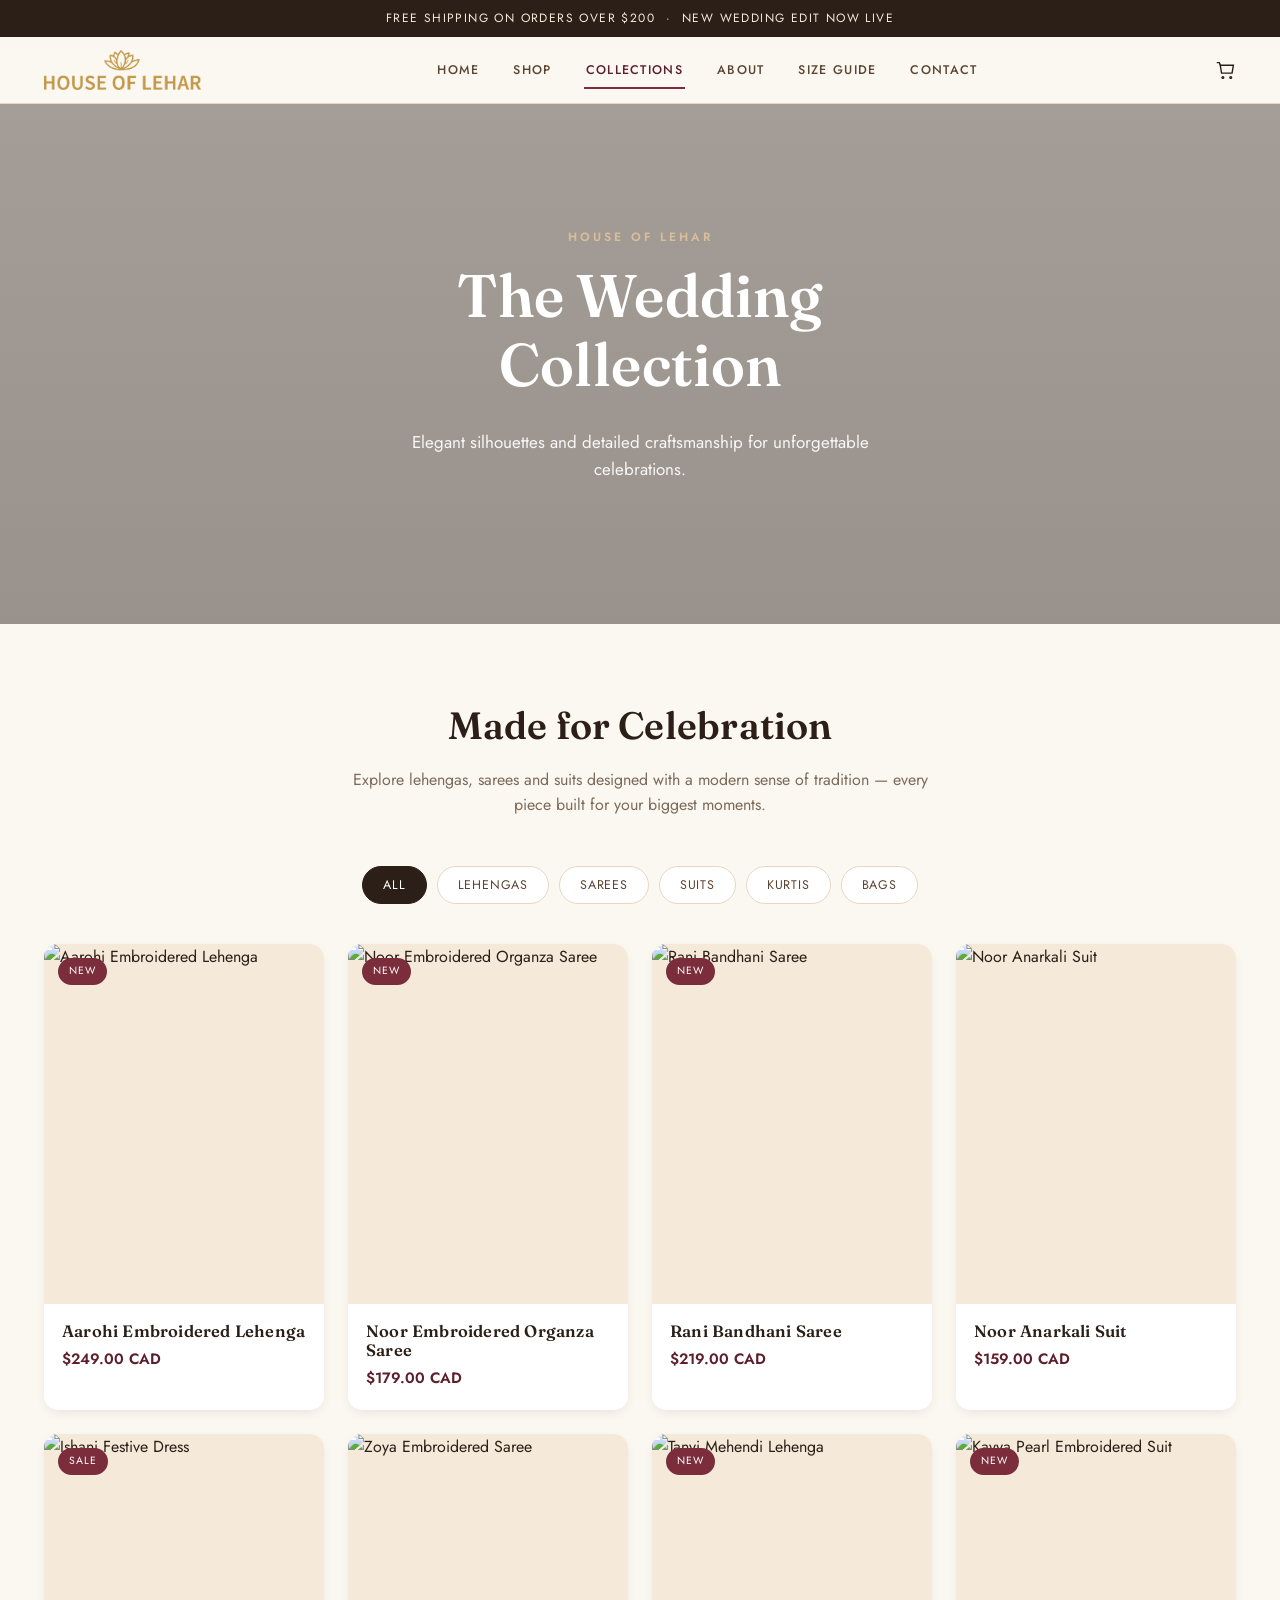
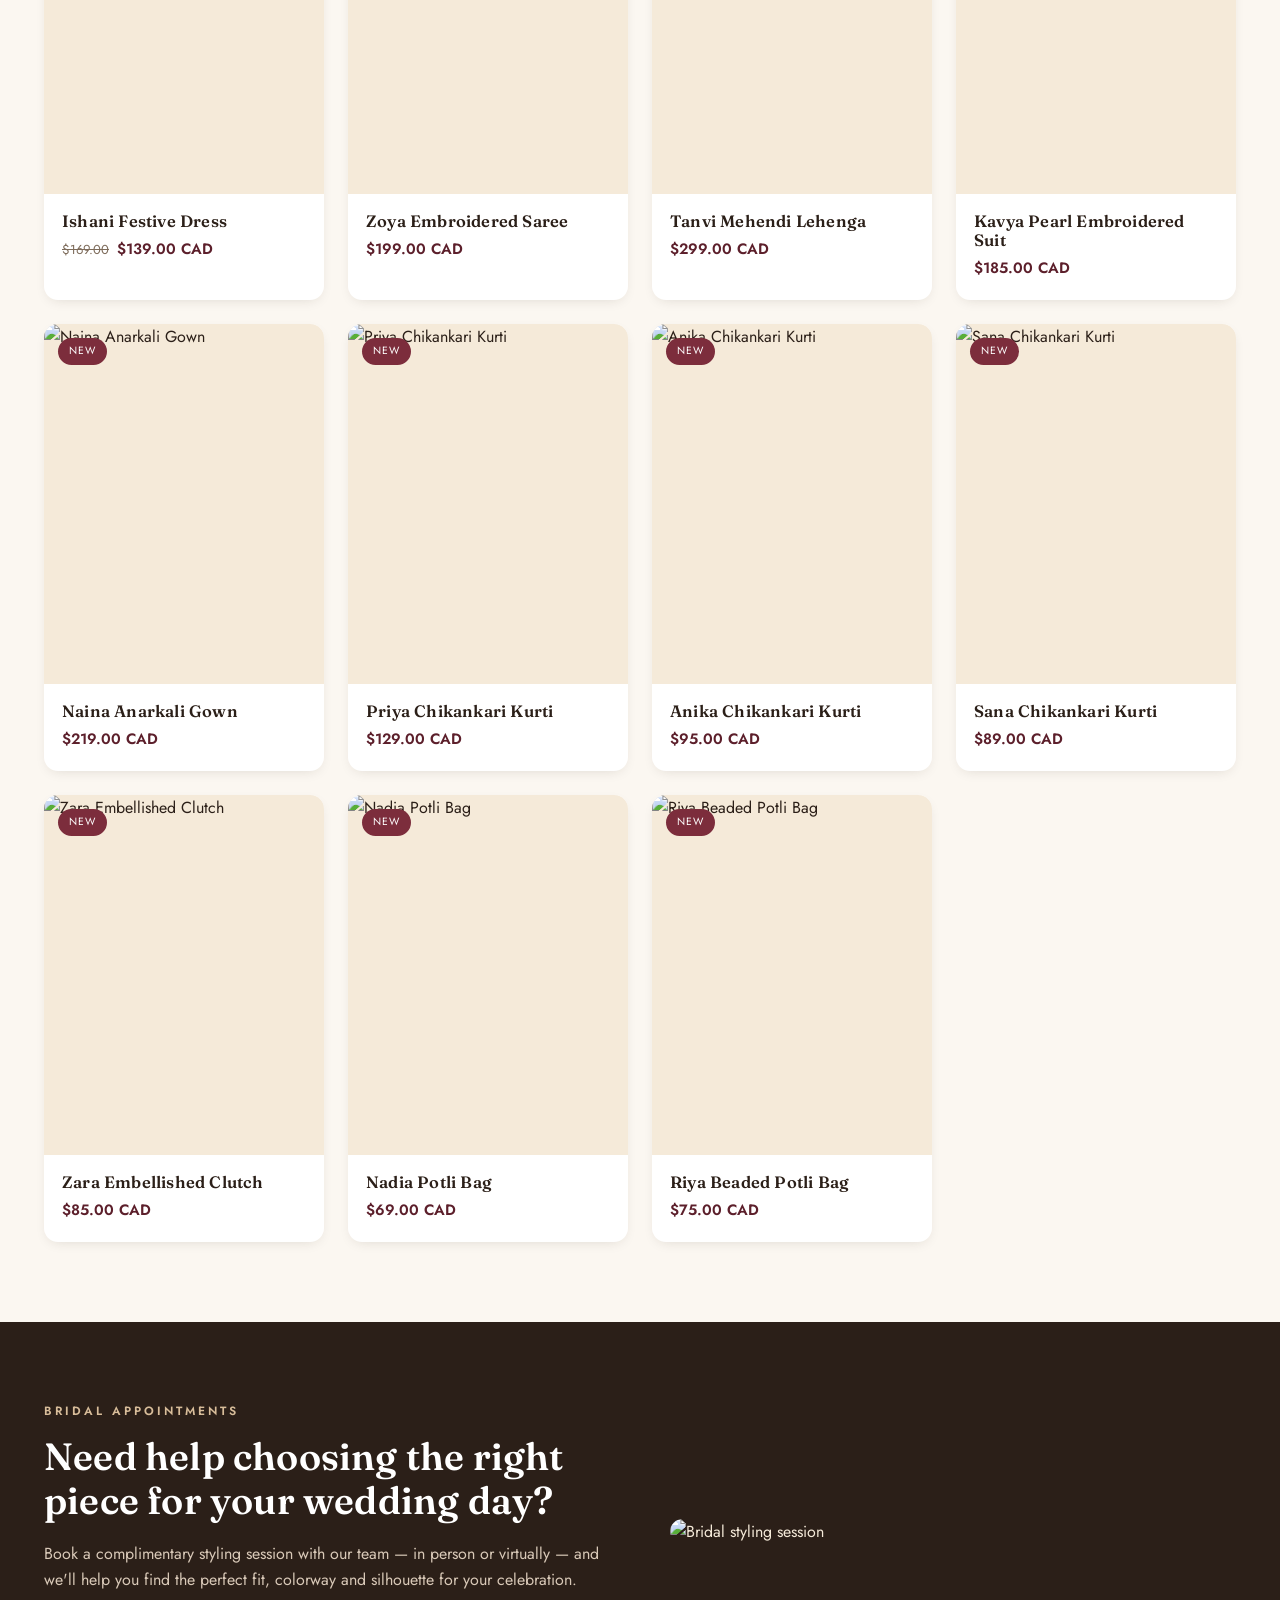
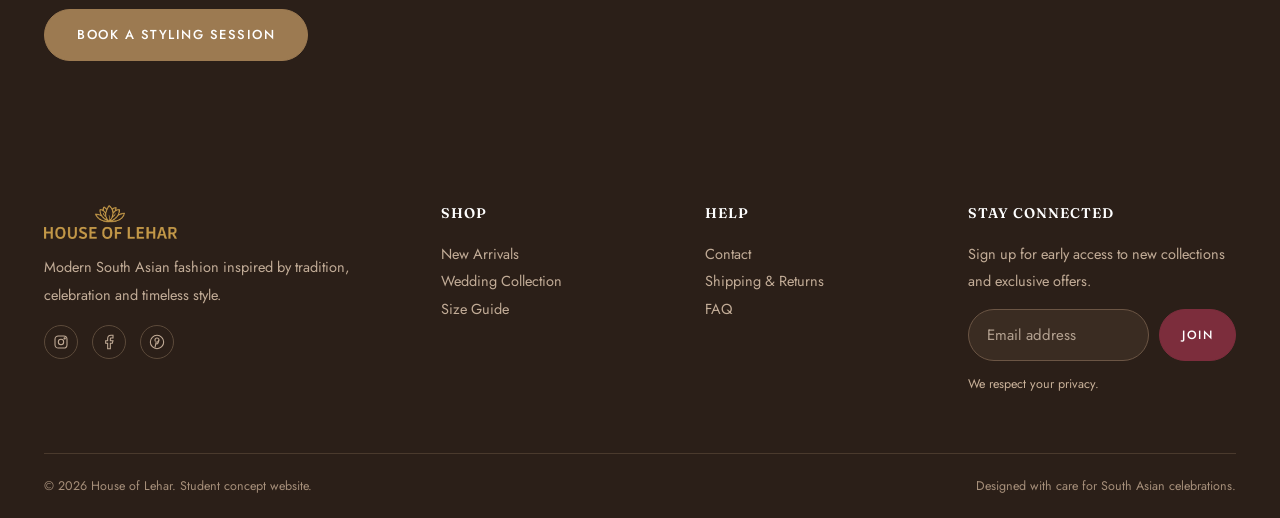
==== collection.html @ c974a015 "Add files via upload" ====
<!doctype html>
<html lang="en">
<head>
<meta charset="utf-8">
<meta name="viewport" content="width=device-width,initial-scale=1">
<title>Wedding Collection | House of Lehar</title>
<meta name="description" content="The House of Lehar Wedding Collection — elegant lehengas, sarees and suits for unforgettable celebrations.">
<link rel="preconnect" href="https://fonts.googleapis.com">
<link rel="preconnect" href="https://fonts.gstatic.com" crossorigin>
<link href="https://fonts.googleapis.com/css2?family=Fraunces:opsz,wght@9..144,400;9..144,500;9..144,600;9..144,700&family=Jost:wght@300;400;500;600&display=swap" rel="stylesheet">
<link rel="stylesheet" href="styles.css">
</head>
<body>

<div class="topbar">FREE SHIPPING ON ORDERS OVER $200 &nbsp;·&nbsp; NEW WEDDING EDIT NOW LIVE</div>
<header>
  <div class="container nav">
    <a class="logo" href="index.html"><img src="logo.png" alt="House of Lehar"></a>
    <nav class="nav-links">
      <a href="index.html">Home</a>
      <a href="shop.html">Shop</a>
      <a href="collection.html">Collections</a>
      <a href="about.html">About</a>
      <a href="size-guide.html">Size Guide</a>
      <a href="contact.html">Contact</a>
    </nav>
    <div class="nav-actions">
      <a class="icon-link" href="cart.html" aria-label="Cart">
        <svg viewBox="0 0 24 24"><path d="M6 6h15l-1.5 9h-12z"/><path d="M6 6L5 3H2"/><circle cx="9" cy="20" r="1"/><circle cx="18" cy="20" r="1"/></svg>
        <span class="cart-count">0</span>
      </a>
      <button class="menu-toggle" type="button" aria-label="Toggle menu" aria-expanded="false"><span></span><span></span><span></span></button>
    </div>
  </div>
</header>

<section class="hero" style="min-height:520px;background-image:linear-gradient(rgba(35,23,16,.4),rgba(35,23,16,.45)),url('images/collection-hero.jpg')">
  <div class="hero-content">
    <div class="eyebrow">House of Lehar</div>
    <h1>The Wedding Collection</h1>
    <p>Elegant silhouettes and detailed craftsmanship for unforgettable celebrations.</p>
  </div>
</section>

<section class="section">
  <div class="container">
    <div class="section-title">
      <h2>Made for Celebration</h2>
      <p>Explore lehengas, sarees and suits designed with a modern sense of tradition — every piece built for your biggest moments.</p>
    </div>
    <div class="filter-bar">
      <button class="chip active" type="button" data-filter="all">All</button>
      <button class="chip" type="button" data-filter="lehenga">Lehengas</button>
      <button class="chip" type="button" data-filter="saree">Sarees</button>
      <button class="chip" type="button" data-filter="suit">Suits</button>
      <button class="chip" type="button" data-filter="kurti">Kurtis</button>
      <button class="chip" type="button" data-filter="bag">Bags</button>
    </div>
    <div class="grid-4" data-catalog="all" data-product-grid></div>
  </div>
</section>

<section class="section bg-brown reveal">
  <div class="container split">
    <div>
      <div class="eyebrow" style="color:var(--gold-light)">Bridal Appointments</div>
      <h2>Need help choosing the right piece for your wedding day?</h2>
      <p style="color:#d9c9b8">Book a complimentary styling session with our team — in person or virtually — and we'll help you find the perfect fit, colorway and silhouette for your celebration.</p>
      <a class="btn gold" href="contact.html">Book a Styling Session</a>
    </div>
    <img src="images/collection-styling.jpg" alt="Bridal styling session">
  </div>
</section>

<footer>
  <div class="container">
    <div class="footer-grid">
      <div>
        <div class="logo"><img src="logo.png" alt="House of Lehar"></div>
        <p>Modern South Asian fashion inspired by tradition, celebration and timeless style.</p>
        <div class="footer-social">
          <a href="#" aria-label="Instagram"><svg viewBox="0 0 24 24"><rect x="3" y="3" width="18" height="18" rx="5"/><circle cx="12" cy="12" r="4"/><circle cx="17.5" cy="6.5" r="1"/></svg></a>
          <a href="#" aria-label="Facebook"><svg viewBox="0 0 24 24"><path d="M18 2h-3a5 5 0 0 0-5 5v3H7v4h3v8h4v-8h3l1-4h-4V7a1 1 0 0 1 1-1h3z"/></svg></a>
          <a href="#" aria-label="Pinterest"><svg viewBox="0 0 24 24"><circle cx="12" cy="12" r="10"/><path d="M9 20l2-9M12 12a3 3 0 1 0 0-6 3 3 0 0 0-3 3c0 1 .3 1.7.7 2.2M14 9c1 3-.5 6-3 6"/></svg></a>
        </div>
      </div>
      <div>
        <h3>Shop</h3>
        <p><a href="shop.html">New Arrivals</a><br><a href="collection.html">Wedding Collection</a><br><a href="size-guide.html">Size Guide</a></p>
      </div>
      <div>
        <h3>Help</h3>
        <p><a href="contact.html">Contact</a><br><a href="#">Shipping &amp; Returns</a><br><a href="#">FAQ</a></p>
      </div>
      <div>
        <h3>Stay Connected</h3>
        <p>Sign up for early access to new collections and exclusive offers.</p>
        <form class="newsletter-form" style="margin-top:14px;max-width:100%" data-newsletter-form>
          <input type="email" placeholder="Email address" aria-label="Email address" required style="min-width:0">
          <button class="btn sm" type="submit">Join</button>
        </form>
        <p class="form-note">We respect your privacy.</p>
      </div>
    </div>
    <div class="copyright">
      <span>© <span class="year">2026</span> House of Lehar. Student concept website.</span>
      <span>Designed with care for South Asian celebrations.</span>
    </div>
  </div>
</footer>
<button class="back-to-top" type="button" aria-label="Back to top"><svg viewBox="0 0 24 24"><path d="M12 19V5M5 12l7-7 7 7"/></svg></button>
<script src="script.js"></script>

</body>
</html>
---- styles.css ----
/* ==========================================================================
   House of Lehar — stylesheet
   Warm ivory / gold / maroon palette. Mobile-first, progressively enhanced.
   ========================================================================== */

:root{
  --ivory:#fbf7f1;
  --cream:#f5ead9;
  --sand:#e9d5b8;
  --gold:#bf9d7a;
  --gold-light:#d8bd9a;
  --gold-deep:#9c7a51;
  --maroon:#7c2d3c;
  --maroon-dark:#5c1f2b;
  --brown:#5c4433;
  --brown-dark:#2b1f18;
  --text:#2b1f18;
  --text-muted:#7d6b5a;
  --border:#e6d8c3;
  --white:#ffffff;
  --radius-sm:8px;
  --radius:14px;
  --radius-lg:22px;
  --shadow-sm:0 4px 14px -6px rgba(43,31,24,.18);
  --shadow:0 18px 40px -18px rgba(43,31,24,.35);
  --shadow-lg:0 30px 60px -20px rgba(43,31,24,.4);
  --font-display:'Fraunces', 'Georgia', serif;
  --font-body:'Jost', 'Helvetica Neue', Arial, sans-serif;
  --container:1240px;
  --header-h:66px;
}

*,*::before,*::after{box-sizing:border-box;}
html{scroll-behavior:smooth;}
body{
  margin:0;
  font-family:var(--font-body);
  color:var(--text);
  background:var(--ivory);
  -webkit-font-smoothing:antialiased;
  line-height:1.6;
}
img{max-width:100%;display:block;}
a{color:inherit;text-decoration:none;}
ul{list-style:none;margin:0;padding:0;}
h1,h2,h3,h4{
  font-family:var(--font-display);
  font-weight:600;
  line-height:1.15;
  margin:0 0 .5em;
  color:var(--brown-dark);
  letter-spacing:.2px;
}
h1{font-size:clamp(34px,6vw,60px);}
h2{font-size:clamp(26px,4vw,38px);}
h3{font-size:20px;}
p{margin:0 0 1em;}
.muted{color:var(--text-muted);}
button{font-family:inherit;cursor:pointer;}
input,textarea,select{font-family:inherit;font-size:15px;}

.container{
  width:100%;
  max-width:var(--container);
  margin:0 auto;
  padding:0 24px;
}

/* ---------- buttons ---------- */
.btn{
  display:inline-flex;
  align-items:center;
  justify-content:center;
  gap:8px;
  padding:15px 32px;
  background:var(--maroon);
  color:var(--white);
  border:1px solid var(--maroon);
  border-radius:999px;
  font-size:13px;
  font-weight:500;
  letter-spacing:1.5px;
  text-transform:uppercase;
  text-align:center;
  transition:background .25s ease,color .25s ease,border-color .25s ease,transform .2s ease;
  white-space:nowrap;
}
.btn:hover{background:var(--maroon-dark);border-color:var(--maroon-dark);transform:translateY(-1px);}
.btn:active{transform:translateY(0);}
.btn.outline{background:transparent;color:var(--brown-dark);border-color:var(--brown-dark);}
.btn.outline:hover{background:var(--brown-dark);color:var(--white);}
.btn.gold{background:var(--gold-deep);border-color:var(--gold-deep);}
.btn.gold:hover{background:#84643c;border-color:#84643c;}
.btn.sm{padding:11px 22px;font-size:12px;}
.btn.block{width:100%;}
.btn[disabled]{opacity:.5;cursor:not-allowed;transform:none;}

.eyebrow{
  text-transform:uppercase;
  letter-spacing:3px;
  font-size:12px;
  font-weight:600;
  color:var(--gold-deep);
  margin-bottom:14px;
}

/* ---------- topbar / header ---------- */
.topbar{
  background:var(--brown-dark);
  color:var(--cream);
  text-align:center;
  font-size:12px;
  letter-spacing:1.4px;
  padding:9px 16px;
  text-transform:uppercase;
}
header{
  position:sticky;
  top:0;
  z-index:100;
  background:rgba(251,247,241,.92);
  backdrop-filter:saturate(180%) blur(10px);
  border-bottom:1px solid var(--border);
}
.nav{
  display:flex;
  align-items:center;
  justify-content:space-between;
  min-height:var(--header-h);
  gap:20px;
}
.logo{
  font-family:var(--font-display);
  font-size:20px;
  font-weight:600;
  letter-spacing:1px;
  color:var(--brown-dark);
  flex-shrink:0;
  display:flex;
  align-items:center;
}
.logo img{
  display:block;
  height:40px;
  width:auto;
}
.nav-links{
  display:flex;
  align-items:center;
  gap:30px;
  list-style:none;
  margin:0;
  padding:0;
}
.nav-links a{
  font-size:12.5px;
  font-weight:500;
  letter-spacing:1.3px;
  text-transform:uppercase;
  color:var(--brown);
  padding:6px 2px;
  position:relative;
  transition:color .2s ease;
}
.nav-links a::after{
  content:'';
  position:absolute;
  left:0;right:0;bottom:-3px;
  height:2px;
  background:var(--maroon);
  transform:scaleX(0);
  transform-origin:right;
  transition:transform .25s ease;
}
.nav-links a:hover,.nav-links a.active{color:var(--maroon-dark);}
.nav-links a:hover::after,.nav-links a.active::after{transform:scaleX(1);transform-origin:left;}

.nav-actions{display:flex;align-items:center;gap:18px;flex-shrink:0;}
.icon-link{
  position:relative;
  display:inline-flex;
  align-items:center;
  justify-content:center;
  width:22px;height:22px;
  color:var(--brown-dark);
}
.icon-link svg{width:21px;height:21px;stroke:currentColor;fill:none;stroke-width:1.6;}
.cart-count{
  position:absolute;
  top:-9px;right:-11px;
  background:var(--maroon);
  color:#fff;
  font-size:10px;
  font-weight:600;
  min-width:17px;height:17px;
  border-radius:50%;
  display:flex;align-items:center;justify-content:center;
  padding:0 3px;
  line-height:1;
}

.menu-toggle{
  display:none;
  flex-direction:column;
  justify-content:center;
  gap:5px;
  width:30px;height:30px;
  background:none;border:none;
  padding:0;
}
.menu-toggle span{
  display:block;height:2px;width:100%;
  background:var(--brown-dark);
  border-radius:2px;
  transition:transform .25s ease,opacity .25s ease;
}
.menu-toggle.open span:nth-child(1){transform:translateY(7px) rotate(45deg);}
.menu-toggle.open span:nth-child(2){opacity:0;}
.menu-toggle.open span:nth-child(3){transform:translateY(-7px) rotate(-45deg);}

/* ---------- hero (home / collection style full-bleed) ---------- */
.hero{
  position:relative;
  min-height:620px;
  display:flex;
  align-items:center;
  background-size:cover;
  background-position:center;
  color:#fff;
  overflow:hidden;
}
.hero-content{
  position:relative;
  z-index:2;
  max-width:640px;
  margin:0 auto;
  text-align:center;
  padding:0 24px;
}
.hero-content .eyebrow{color:var(--gold-light);}
.hero-content h1{color:#fff;}
.hero-content p{font-size:17px;opacity:.92;max-width:480px;margin-left:auto;margin-right:auto;}
.hero-actions{display:flex;gap:14px;justify-content:center;flex-wrap:wrap;margin-top:26px;}

/* simple page hero (about / contact / size-guide / cart) */
.page-hero{
  background:linear-gradient(180deg,var(--cream) 0%,var(--ivory) 100%);
  padding:76px 0 56px;
  text-align:center;
  border-bottom:1px solid var(--border);
}
.page-hero .eyebrow{justify-content:center;display:flex;}
.page-hero p{max-width:520px;margin:0 auto;color:var(--text-muted);font-size:16px;}

/* ---------- sections ---------- */
.section{padding:80px 0;}
.section.tight{padding:48px 0;}
.section-title{text-align:center;max-width:600px;margin:0 auto 48px;}
.section-title p{color:var(--text-muted);}
.bg-cream{background:var(--cream);}
.bg-brown{background:var(--brown-dark);color:var(--cream);}
.bg-brown h2,.bg-brown h3{color:#fff;}

/* split layout (about page) */
.split{display:grid;grid-template-columns:1fr 1fr;gap:60px;align-items:center;}
.split img{border-radius:var(--radius-lg);box-shadow:var(--shadow);width:100%;height:auto;object-fit:cover;}
.split.reverse{direction:rtl;}
.split.reverse > *{direction:ltr;}

/* ---------- split hero (home) ---------- */
.hero-split{padding:64px 0 56px;background:linear-gradient(135deg,var(--cream),var(--ivory));}
.hero-split .split{gap:56px;}
.hero-split-text .eyebrow{color:var(--gold-deep);}
.hero-split-text h1{font-size:44px;line-height:1.14;margin-bottom:16px;}
.hero-split-text p{color:var(--text-muted);font-size:16px;max-width:420px;margin-bottom:26px;}
.hero-split-actions{display:flex;gap:14px;flex-wrap:wrap;}
.hero-split-media img{width:100%;height:auto;aspect-ratio:7/8.6;object-fit:cover;border-radius:var(--radius-lg);box-shadow:var(--shadow-lg);}

/* ---------- features strip ---------- */
.features-strip-wrap{border-top:1px solid var(--border);border-bottom:1px solid var(--border);background:var(--ivory);}
.features-strip{display:grid;grid-template-columns:repeat(4,1fr);gap:24px;padding:28px 0;}
.feature-item{display:flex;align-items:center;gap:14px;}
.feature-item .icon{width:42px;height:42px;border-radius:50%;background:var(--cream);display:flex;align-items:center;justify-content:center;flex-shrink:0;}
.feature-item svg{width:19px;height:19px;stroke:var(--gold-deep);fill:none;stroke-width:1.6;}
.feature-item h4{font-size:13.5px;margin:0 0 2px;font-weight:600;letter-spacing:.2px;}
.feature-item p{font-size:12px;color:var(--text-muted);margin:0;}

/* ---------- category circles + promo ---------- */
.category-promo-layout{display:grid;grid-template-columns:2fr 1fr;gap:36px;align-items:stretch;}
.category-circle-row{display:grid;grid-template-columns:repeat(3,1fr);gap:22px 16px;align-content:start;}
.category-circle{display:flex;flex-direction:column;align-items:center;gap:10px;text-align:center;}
.category-circle .circle-img{
  width:100%;aspect-ratio:1/1;border-radius:50%;overflow:hidden;
  border:3px solid var(--white);box-shadow:var(--shadow-sm);
  display:flex;align-items:center;justify-content:center;
}
.category-circle .circle-img img{width:100%;height:100%;object-fit:cover;transition:transform .4s ease;}
.category-circle:hover .circle-img img{transform:scale(1.08);}
.category-circle .circle-img.solid{background:var(--cc,var(--sand));}
.category-circle .circle-fallback{font-family:var(--font-display);font-size:12px;color:var(--brown-dark);opacity:.65;padding:0 8px;text-align:center;}
.category-circle .circle-icon{width:46%;height:auto;fill:none;stroke:var(--brown-dark);stroke-width:2.4;stroke-linecap:round;stroke-linejoin:round;opacity:.72;}
.category-circle span:last-child{font-size:11.5px;letter-spacing:1px;text-transform:uppercase;color:var(--text);font-weight:500;}

.promo-card{position:relative;border-radius:var(--radius-lg);overflow:hidden;min-height:280px;display:flex;align-items:flex-end;isolation:isolate;}
.promo-card img{position:absolute;inset:0;width:100%;height:100%;object-fit:cover;z-index:-1;transition:transform .5s ease;}
.promo-card:hover img{transform:scale(1.06);}
.promo-card::after{content:'';position:absolute;inset:0;background:linear-gradient(180deg,rgba(43,31,24,0) 25%,rgba(43,31,24,.78) 100%);z-index:0;}
.promo-card-content{position:relative;z-index:1;padding:26px;color:#fff;}
.promo-card-content .eyebrow{color:var(--gold-light);margin-bottom:8px;}
.promo-card-content h3{color:#fff;font-size:24px;margin-bottom:6px;}
.promo-card-content p{color:#f1e6d8;font-size:13px;margin-bottom:16px;max-width:220px;}
.promo-card-content .btn.sm{pointer-events:none;}

/* ---------- category / feature grid ---------- */
.grid-3{display:grid;grid-template-columns:repeat(3,1fr);gap:24px;}
.grid-4{display:grid;grid-template-columns:repeat(4,1fr);gap:24px;}
.grid-2{display:grid;grid-template-columns:1fr 1fr;gap:24px;}

.cat-card{
  position:relative;
  border-radius:var(--radius-lg);
  overflow:hidden;
  aspect-ratio:3/4;
  display:block;
  isolation:isolate;
}
.cat-card img{width:100%;height:100%;object-fit:cover;transition:transform .5s ease;}
.cat-card::after{
  content:'';
  position:absolute;inset:0;
  background:linear-gradient(180deg,rgba(43,31,24,0) 40%,rgba(43,31,24,.75) 100%);
  z-index:1;
}
.cat-card:hover img{transform:scale(1.06);}
.cat-card .cat-label{
  position:absolute;left:20px;bottom:20px;right:20px;z-index:2;color:#fff;
}
.cat-card .cat-label h3{color:#fff;margin-bottom:4px;}
.cat-card .cat-label span{font-size:12px;letter-spacing:1px;text-transform:uppercase;opacity:.85;}

/* ---------- product / shop cards ---------- */
.filter-bar{
  display:flex;
  flex-wrap:wrap;
  gap:10px;
  justify-content:center;
  margin-bottom:40px;
}
.chip{
  padding:9px 20px;
  border-radius:999px;
  border:1px solid var(--border);
  background:var(--white);
  font-size:12.5px;
  letter-spacing:.8px;
  text-transform:uppercase;
  color:var(--brown);
  transition:all .2s ease;
}
.chip:hover{border-color:var(--gold-deep);}
.chip.active{background:var(--brown-dark);border-color:var(--brown-dark);color:#fff;}

.card{
  display:block;
  background:var(--white);
  border-radius:var(--radius);
  overflow:hidden;
  box-shadow:var(--shadow-sm);
  transition:transform .3s ease,box-shadow .3s ease;
  position:relative;
}
.card:hover{transform:translateY(-5px);box-shadow:var(--shadow);}
.card .thumb{position:relative;overflow:hidden;aspect-ratio:7/9;background:var(--cream);}
.card .thumb img{width:100%;height:100%;object-fit:cover;transition:transform .5s ease;}
.card:hover .thumb img{transform:scale(1.05);}
.badge{
  position:absolute;top:14px;left:14px;
  background:var(--maroon);color:#fff;
  font-size:10.5px;letter-spacing:1px;text-transform:uppercase;
  padding:5px 11px;border-radius:999px;z-index:2;
}
.quick-add{
  position:absolute;left:12px;right:12px;bottom:-50px;
  background:var(--brown-dark);color:#fff;
  border:none;border-radius:999px;
  padding:12px;font-size:11.5px;letter-spacing:1.3px;text-transform:uppercase;
  transition:bottom .25s ease,background .2s ease;
  z-index:3;
}
.card:hover .quick-add{bottom:12px;}
.quick-add:hover{background:var(--maroon);}
.card-body{padding:18px 18px 20px;}
.card-body h3{font-size:16.5px;margin-bottom:6px;}
.card-body .price{color:var(--maroon-dark);font-weight:600;font-size:15px;}
.card-body .price .was{color:var(--text-muted);text-decoration:line-through;font-weight:400;margin-right:8px;font-size:13px;}

/* ---------- testimonials ---------- */
.testimonial{
  background:var(--white);
  border-radius:var(--radius);
  padding:32px 28px;
  box-shadow:var(--shadow-sm);
  text-align:center;
}
.testimonial .stars{color:var(--gold-deep);letter-spacing:3px;margin-bottom:14px;font-size:14px;}
.testimonial p{font-style:italic;color:var(--brown);}
.testimonial .who{font-weight:600;color:var(--brown-dark);font-style:normal;margin-top:14px;font-size:13px;letter-spacing:.5px;text-transform:uppercase;}

/* ---------- newsletter ---------- */
.newsletter{
  background:var(--brown-dark);
  color:var(--cream);
  border-radius:var(--radius-lg);
  padding:56px 40px;
  text-align:center;
}
.newsletter h2{color:#fff;}
.newsletter p{color:#d9c9b8;max-width:480px;margin:0 auto 26px;}
.newsletter-form{display:flex;max-width:420px;margin:0 auto;gap:10px;flex-wrap:wrap;justify-content:center;}
.newsletter-form input{
  flex:1;min-width:220px;
  padding:14px 18px;border-radius:999px;border:1px solid #6b5544;
  background:#3a2c22;color:#fff;
}
.newsletter-form input::placeholder{color:#b3a190;}
.form-note{font-size:12.5px;color:#c9b199;margin-top:12px;}
.form-note.success{color:#c9e6b8;}

/* ---------- instagram strip ---------- */
.insta-grid{display:grid;grid-template-columns:repeat(6,1fr);gap:8px;}
.insta-grid a{aspect-ratio:1;overflow:hidden;border-radius:8px;}
.insta-grid img{width:100%;height:100%;object-fit:cover;transition:transform .4s ease;}
.insta-grid a:hover img{transform:scale(1.1);}

/* ---------- footer ---------- */
footer{background:var(--brown-dark);color:#cbb9a6;padding:64px 0 0;margin-top:0;}
.footer-grid{
  display:grid;
  grid-template-columns:1.6fr 1fr 1fr 1.2fr;
  gap:40px;
  padding-bottom:44px;
  border-bottom:1px solid #4a3a2d;
}
footer .logo{color:#fff;font-size:19px;margin-bottom:14px;}
footer .logo img{height:34px;}
footer h3{color:#fff;font-size:14px;letter-spacing:1px;text-transform:uppercase;margin-bottom:18px;}
footer p{font-size:14.5px;line-height:1.9;color:#c2ac97;}
footer a{color:#c2ac97;transition:color .2s ease;}
footer a:hover{color:#fff;}
.footer-social{display:flex;gap:14px;margin-top:16px;}
.footer-social a{width:34px;height:34px;border:1px solid #5c4a3a;border-radius:50%;display:flex;align-items:center;justify-content:center;}
.footer-social a:hover{border-color:var(--gold);background:#3a2c22;}
.footer-social svg{width:16px;height:16px;stroke:currentColor;fill:none;stroke-width:1.6;}
.copyright{
  padding:22px 0;
  font-size:12.5px;
  color:#a68f7a;
  display:flex;justify-content:space-between;flex-wrap:wrap;gap:10px;
}
.copyright a{color:#a68f7a;}

/* ---------- back to top ---------- */
.back-to-top{
  position:fixed;right:22px;bottom:22px;z-index:90;
  width:44px;height:44px;border-radius:50%;
  background:var(--brown-dark);color:#fff;border:none;
  display:flex;align-items:center;justify-content:center;
  box-shadow:var(--shadow);
  opacity:0;pointer-events:none;
  transform:translateY(10px);
  transition:opacity .25s ease,transform .25s ease;
}
.back-to-top.show{opacity:1;pointer-events:auto;transform:translateY(0);}
.back-to-top svg{width:18px;height:18px;stroke:currentColor;fill:none;stroke-width:2;}

/* ---------- reveal animation ---------- */
.reveal{opacity:0;transform:translateY(24px);transition:opacity .7s ease,transform .7s ease;}
.reveal.in{opacity:1;transform:translateY(0);}

/* ==========================================================================
   Page-specific: Cart
   ========================================================================== */
.cart-layout{display:grid;grid-template-columns:1fr 360px;gap:44px;align-items:start;}
.cart-items{display:flex;flex-direction:column;gap:0;}
.cart-item{
  display:grid;
  grid-template-columns:110px 1fr auto;
  gap:20px;
  align-items:center;
  padding:22px 0;
  border-bottom:1px solid var(--border);
}
.cart-item img{width:110px;height:140px;object-fit:cover;border-radius:var(--radius-sm);}
.cart-item h3{margin-bottom:6px;font-size:17px;}
.cart-item .remove{
  background:none;border:none;color:var(--text-muted);
  font-size:12px;letter-spacing:.6px;text-decoration:underline;
  padding:0;margin-top:10px;
}
.cart-item .remove:hover{color:var(--maroon);}
.cart-item strong{font-size:16px;color:var(--brown-dark);white-space:nowrap;}
.qty{
  display:inline-flex;align-items:center;
  border:1px solid var(--border);border-radius:999px;
  overflow:hidden;margin-top:12px;width:fit-content;
}
.qty button{
  width:32px;height:32px;background:var(--cream);border:none;
  font-size:16px;color:var(--brown-dark);
}
.qty button:hover{background:var(--sand);}
.qty span{width:36px;text-align:center;font-size:14px;font-weight:500;}
.summary{
  background:var(--white);
  border:1px solid var(--border);
  border-radius:var(--radius);
  padding:28px;
  position:sticky;top:calc(var(--header-h) + 24px);
}
.summary h2{font-size:20px;}
.summary .row{display:flex;justify-content:space-between;font-size:14.5px;padding:10px 0;color:var(--text-muted);}
.summary .row.total{
  border-top:1px solid var(--border);
  margin-top:8px;padding-top:16px;
  font-size:17px;font-weight:600;color:var(--brown-dark);
}
.promo{display:flex;gap:8px;margin:18px 0;}
.promo input{flex:1;padding:11px 14px;border:1px solid var(--border);border-radius:999px;}
.empty-cart{text-align:center;padding:60px 20px;}
.empty-cart svg{width:64px;height:64px;stroke:var(--gold);fill:none;stroke-width:1.2;margin-bottom:20px;}

/* ==========================================================================
   Page-specific: Contact
   ========================================================================== */
.contact-grid{display:grid;grid-template-columns:1.1fr .9fr;gap:60px;align-items:start;}
form.contact-form{display:flex;flex-direction:column;gap:16px;}
.contact-form input,.contact-form textarea{
  width:100%;padding:15px 18px;
  border:1px solid var(--border);border-radius:var(--radius-sm);
  background:var(--white);color:var(--text);
  transition:border-color .2s ease;
}
.contact-form input:focus,.contact-form textarea:focus{outline:none;border-color:var(--gold-deep);}
.contact-form textarea{min-height:150px;resize:vertical;}
.form-status{
  display:none;
  padding:14px 18px;border-radius:var(--radius-sm);
  background:#eef6e6;color:#3f6b2a;font-size:14px;border:1px solid #cfe6bb;
}
.form-status.show{display:block;}
.info-card{
  background:var(--white);border:1px solid var(--border);
  border-radius:var(--radius);padding:24px;margin-bottom:14px;
  display:flex;gap:16px;align-items:flex-start;
}
.info-card svg{width:22px;height:22px;stroke:var(--maroon);fill:none;stroke-width:1.6;flex-shrink:0;margin-top:2px;}
.info-card strong{display:block;margin-bottom:4px;color:var(--brown-dark);}

/* ==========================================================================
   Page-specific: Size guide
   ========================================================================== */
.tabs{display:flex;gap:10px;justify-content:center;margin-bottom:36px;flex-wrap:wrap;}
.tab-panel{display:none;}
.tab-panel.active{display:block;}
.size-table{width:100%;border-collapse:collapse;background:var(--white);border-radius:var(--radius);overflow:hidden;box-shadow:var(--shadow-sm);}
.size-table th,.size-table td{padding:14px 18px;text-align:center;border-bottom:1px solid var(--border);font-size:14.5px;}
.size-table th{background:var(--cream);color:var(--brown-dark);text-transform:uppercase;font-size:12px;letter-spacing:1px;}
.size-table tr:last-child td{border-bottom:none;}
.size-table td:first-child,.size-table th:first-child{text-align:left;font-weight:600;color:var(--brown-dark);}
.tip-grid{display:grid;grid-template-columns:repeat(3,1fr);gap:24px;margin-top:50px;}
.tip-card{background:var(--white);border-radius:var(--radius);padding:26px;border:1px solid var(--border);}
.tip-card .num{
  width:36px;height:36px;border-radius:50%;background:var(--maroon);color:#fff;
  display:flex;align-items:center;justify-content:center;font-weight:600;font-size:14px;margin-bottom:14px;
}

/* ==========================================================================
   Page-specific: Product detail
   ========================================================================== */
.product-layout{display:grid;grid-template-columns:.9fr 1fr;gap:56px;}
.gallery-main{border-radius:var(--radius-lg);overflow:hidden;aspect-ratio:4/5;background:var(--cream);box-shadow:var(--shadow-sm);}
.gallery-main img{width:100%;height:100%;object-fit:cover;}
.gallery-thumbs{display:flex;gap:10px;margin-top:12px;}
.gallery-thumbs button{
  width:78px;height:96px;border-radius:8px;overflow:hidden;border:2px solid transparent;padding:0;background:none;
}
.gallery-thumbs button.active{border-color:var(--maroon);}
.gallery-thumbs img{width:100%;height:100%;object-fit:cover;}
.product-info .price{font-size:24px;color:var(--maroon-dark);font-weight:600;margin-bottom:18px;}
.product-info .price .was{font-size:16px;color:var(--text-muted);text-decoration:line-through;margin-right:10px;font-weight:400;}
.option-group{margin:22px 0;}
.option-group label.title{display:block;font-size:12.5px;letter-spacing:1px;text-transform:uppercase;color:var(--brown-dark);margin-bottom:10px;font-weight:600;}
.size-options{display:flex;gap:10px;flex-wrap:wrap;}
.size-options button{
  min-width:48px;padding:10px 14px;border:1px solid var(--border);border-radius:8px;background:var(--white);font-size:13.5px;
}
.size-options button.active{border-color:var(--brown-dark);background:var(--brown-dark);color:#fff;}
.product-actions{display:flex;gap:14px;align-items:center;margin-top:26px;flex-wrap:wrap;}
.accordion{border-top:1px solid var(--border);margin-top:34px;}
.accordion-item{border-bottom:1px solid var(--border);}
.accordion-item button{
  width:100%;display:flex;justify-content:space-between;align-items:center;
  padding:18px 0;background:none;border:none;font-size:14.5px;font-weight:600;color:var(--brown-dark);text-align:left;
}
.accordion-item .plus{transition:transform .25s ease;font-size:18px;}
.accordion-item.open .plus{transform:rotate(45deg);}
.accordion-body{max-height:0;overflow:hidden;transition:max-height .3s ease;font-size:14.5px;color:var(--text-muted);}
.accordion-item.open .accordion-body{max-height:240px;padding-bottom:18px;}
.trust-strip{display:flex;gap:22px;margin-top:26px;flex-wrap:wrap;}
.trust-strip span{display:flex;align-items:center;gap:8px;font-size:12.5px;color:var(--text-muted);}
.trust-strip svg{width:17px;height:17px;stroke:var(--gold-deep);fill:none;stroke-width:1.7;}

/* ==========================================================================
   Responsive
   ========================================================================== */
@media (max-width:1080px){
  .grid-4{grid-template-columns:repeat(3,1fr);}
  .insta-grid{grid-template-columns:repeat(4,1fr);}
  .footer-grid{grid-template-columns:1fr 1fr;}
}

@media (max-width:900px){
  :root{--header-h:60px;}
  .menu-toggle{display:flex;}
  .nav-links{
    position:fixed;top:100%;left:0;right:0;height:100vh;
    background:var(--ivory);
    flex-direction:column;
    align-items:flex-start;
    padding:30px 28px;
    gap:6px;
    transform:translateX(100%);
    transition:transform .3s ease;
    overflow-y:auto;
    z-index:99;
  }
  .nav-links.open{transform:translateX(0);}
  .nav-links a{display:block;width:100%;padding:14px 0;font-size:15px;border-bottom:1px solid var(--border);}
  .nav-links a::after{display:none;}
  .nav-actions{gap:14px;}

  .split,.split.reverse{grid-template-columns:1fr;gap:34px;direction:ltr;}
  .grid-3,.grid-4,.grid-2,.tip-grid{grid-template-columns:repeat(2,1fr);}
  .contact-grid{grid-template-columns:1fr;gap:40px;}
  .product-layout{grid-template-columns:1fr;gap:34px;}
  .cart-layout{grid-template-columns:1fr;}
  .summary{position:static;}
  .footer-grid{grid-template-columns:1fr 1fr;gap:32px;}
  .insta-grid{grid-template-columns:repeat(3,1fr);}
  .hero{min-height:520px;}
  .section{padding:60px 0;}
  .hero-split{padding:44px 0 40px;}
  .hero-split-text h1{font-size:34px;}
  .hero-split-media{order:-1;}
  .features-strip{grid-template-columns:repeat(2,1fr);}
  .category-promo-layout{grid-template-columns:1fr;}
  .promo-card{min-height:220px;}
}

@media (max-width:600px){
  .container{padding:0 18px;}
  h1{font-size:32px;}
  h2{font-size:26px;}
  .grid-3,.grid-4,.grid-2,.tip-grid{grid-template-columns:1fr 1fr;}
  .tip-grid{grid-template-columns:1fr;}
  .footer-grid{grid-template-columns:1fr;gap:30px;text-align:left;}
  .copyright{flex-direction:column;text-align:center;}
  .cart-item{grid-template-columns:80px 1fr;grid-template-rows:auto auto;}
  .cart-item strong{grid-column:2;text-align:left;margin-top:6px;}
  .cart-item img{width:80px;height:104px;}
  .newsletter{padding:40px 24px;}
  .hero-content h1{font-size:34px;}
  .page-hero{padding:56px 0 40px;}
  .insta-grid{grid-template-columns:repeat(3,1fr);}
  .size-table{font-size:13px;}
  .size-table th,.size-table td{padding:10px 8px;}
  .tabs{gap:8px;}
  .chip{padding:8px 16px;font-size:11.5px;}
}

@media (max-width:420px){
  .grid-3,.grid-4,.grid-2{grid-template-columns:1fr 1fr;}
  .hero-actions{flex-direction:column;width:100%;}
  .hero-actions .btn{width:100%;}
  .hero-split-actions{flex-direction:column;width:100%;}
  .hero-split-actions .btn{width:100%;}
  .features-strip{grid-template-columns:1fr;}
}
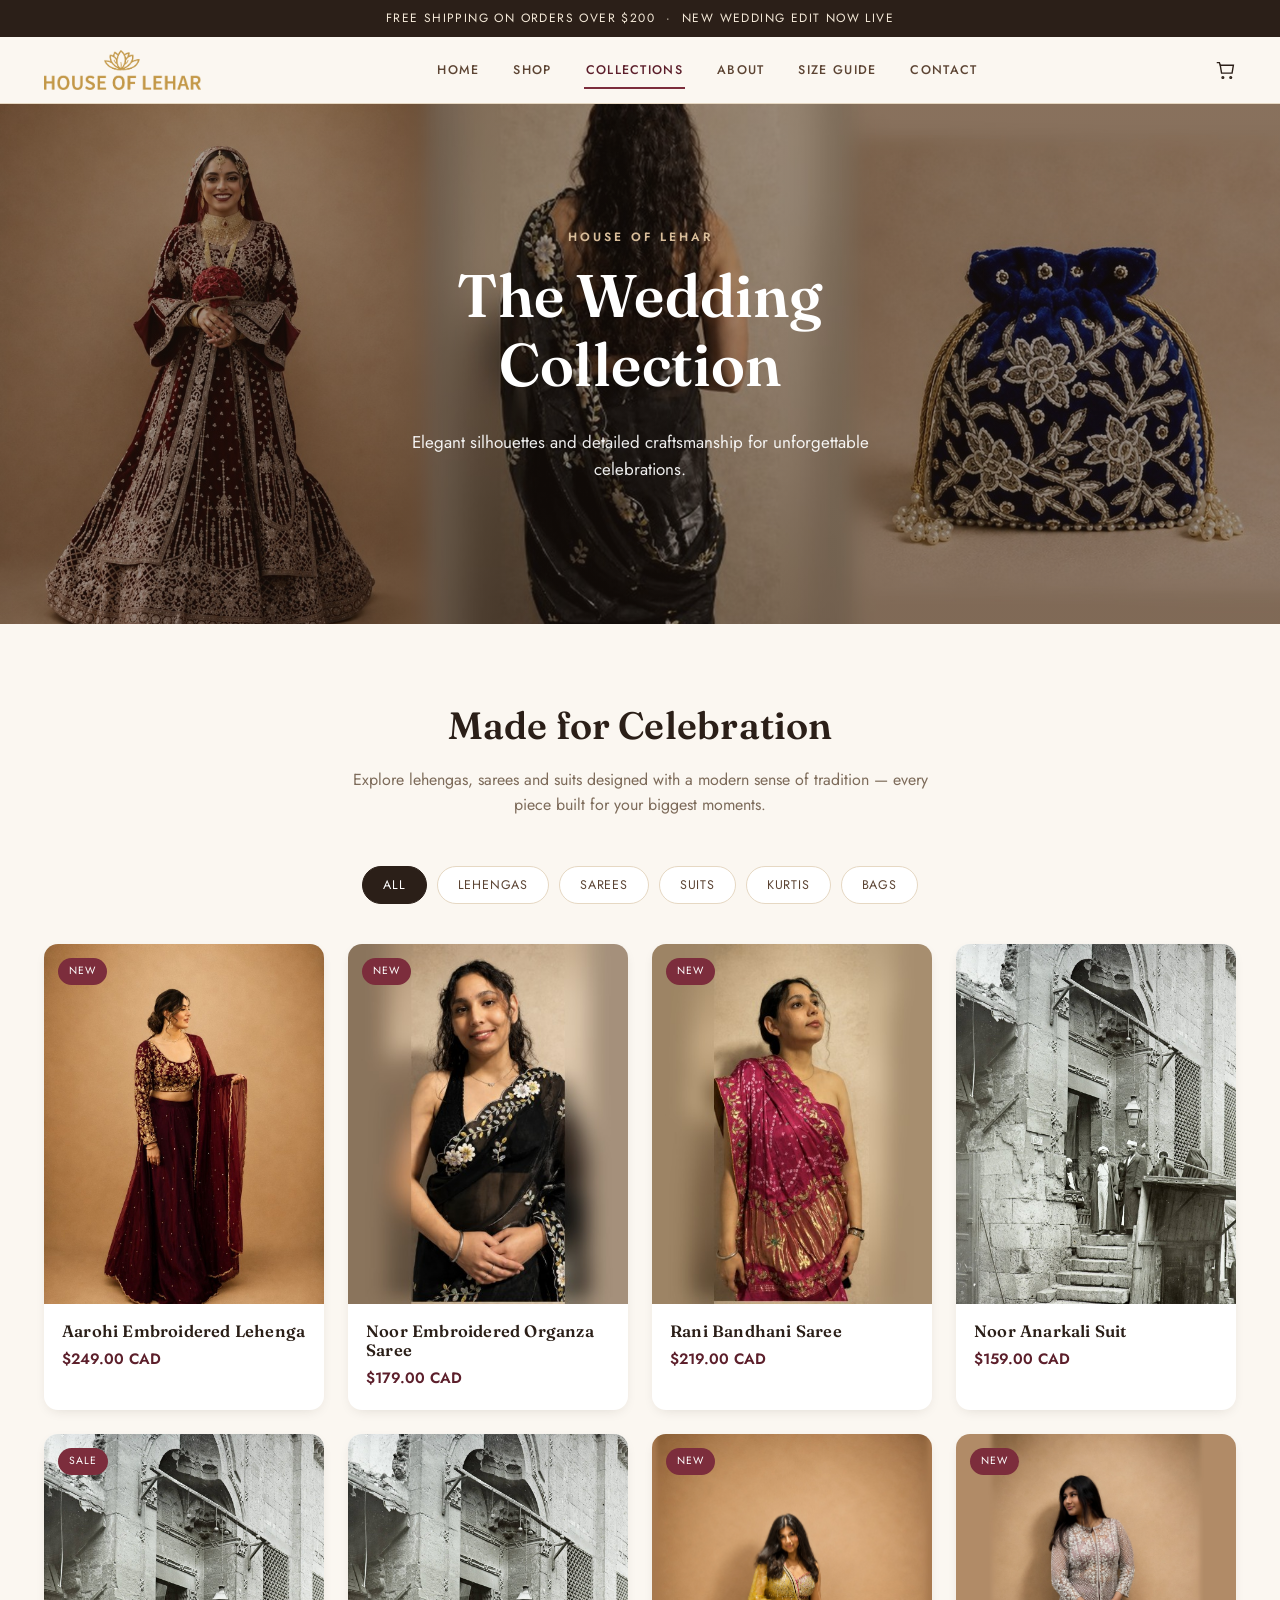
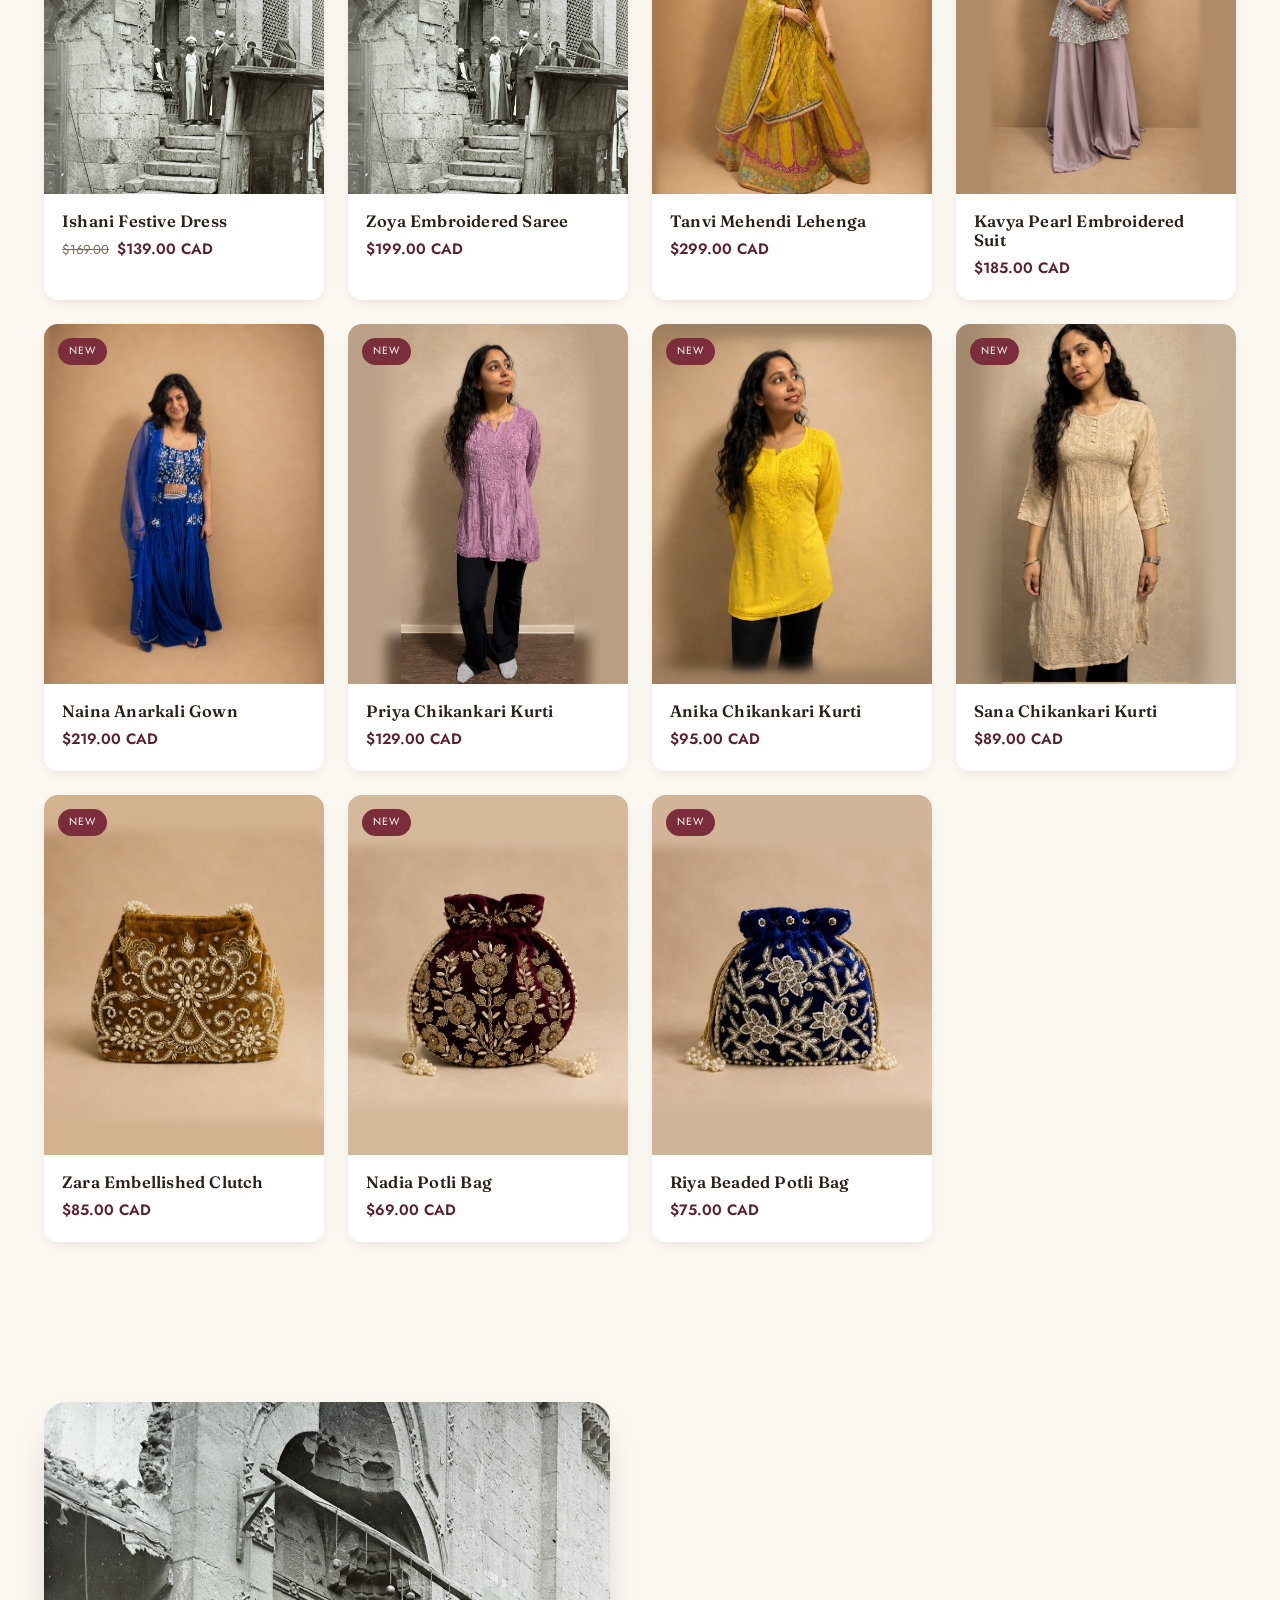
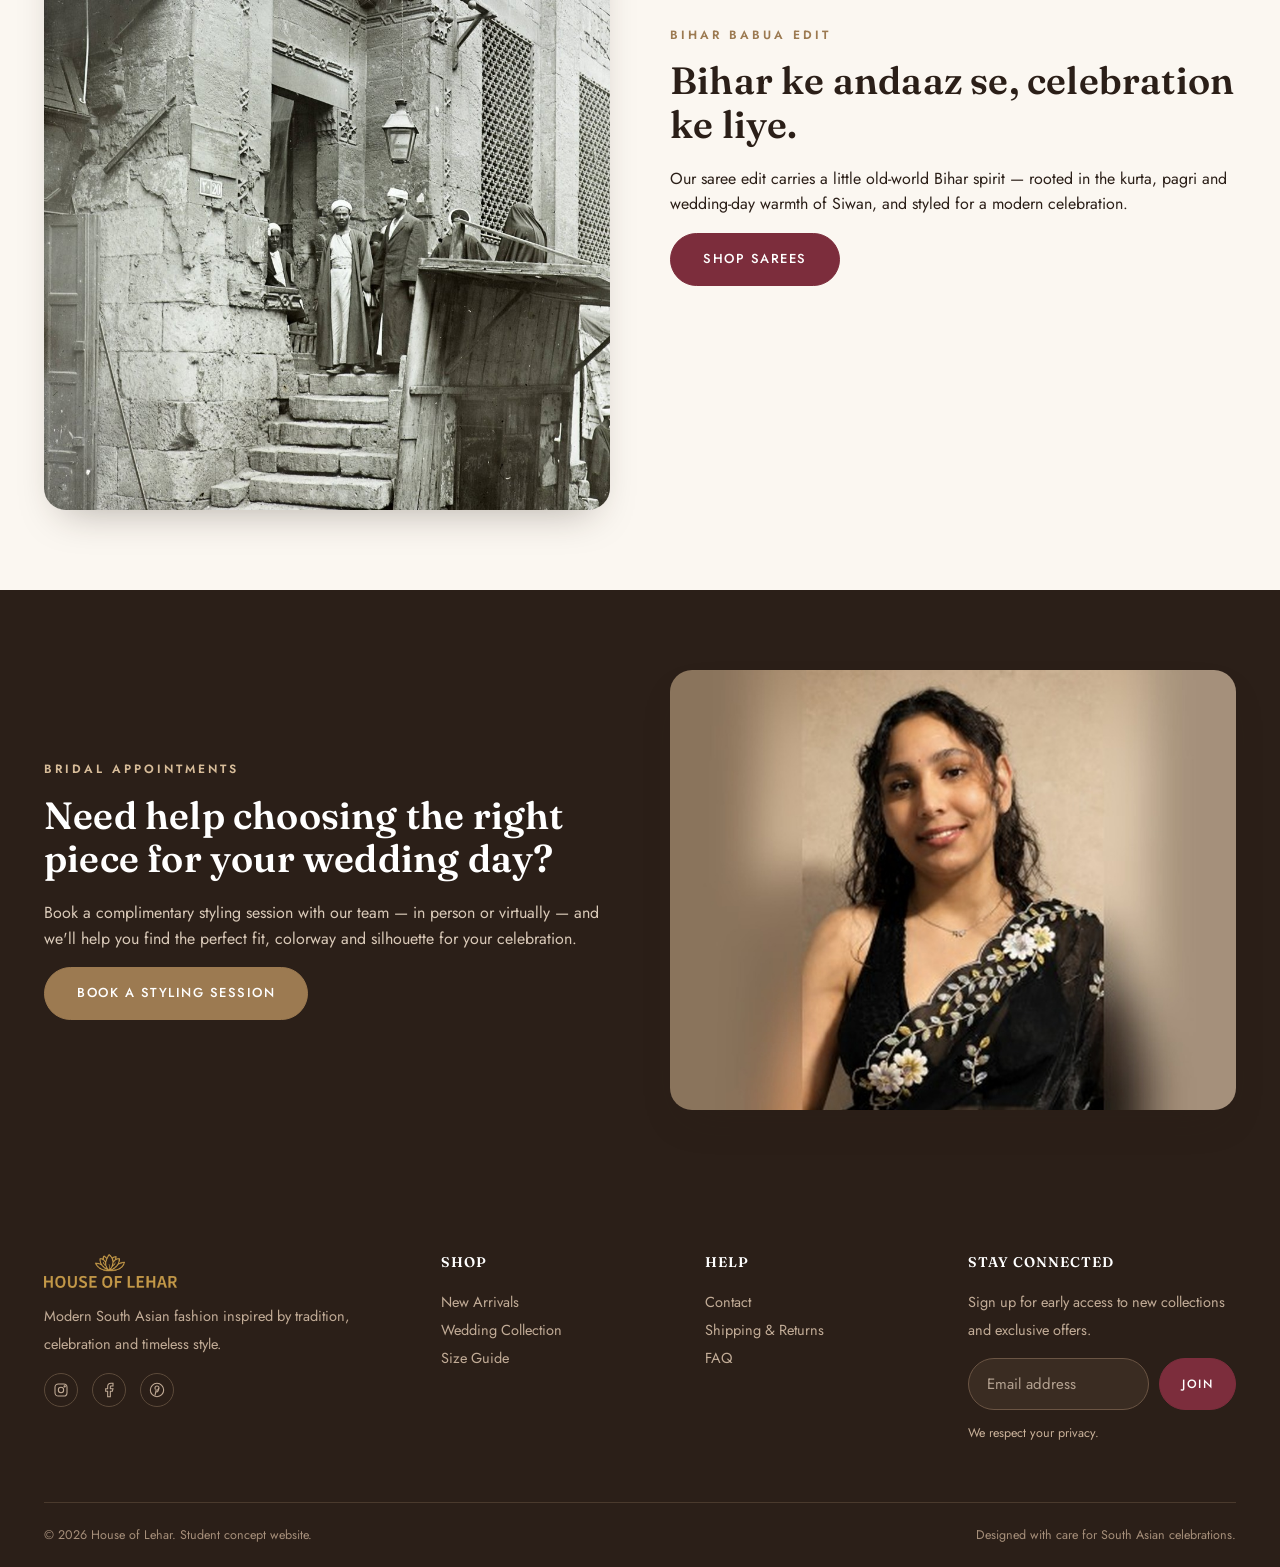
==== commit 4df45121: "feat: add Bihar Babua saree edit" ====
--- a/collection.html
+++ b/collection.html
@@ -60,6 +60,18 @@
   </div>
 </section>
 
+<section class="section reveal">
+  <div class="container split">
+    <img src="images/bihar-babua.jpg" alt="Bihar Babua heritage portrait from Siwan, Bihar">
+    <div>
+      <div class="eyebrow">Bihar Babua Edit</div>
+      <h2>Bihar ke andaaz se, celebration ke liye.</h2>
+      <p>Our saree edit carries a little old-world Bihar spirit — rooted in the kurta, pagri and wedding-day warmth of Siwan, and styled for a modern celebration.</p>
+      <a class="btn" href="shop.html#saree">Shop Sarees</a>
+    </div>
+  </div>
+</section>
+
 <section class="section bg-brown reveal">
   <div class="container split">
     <div>
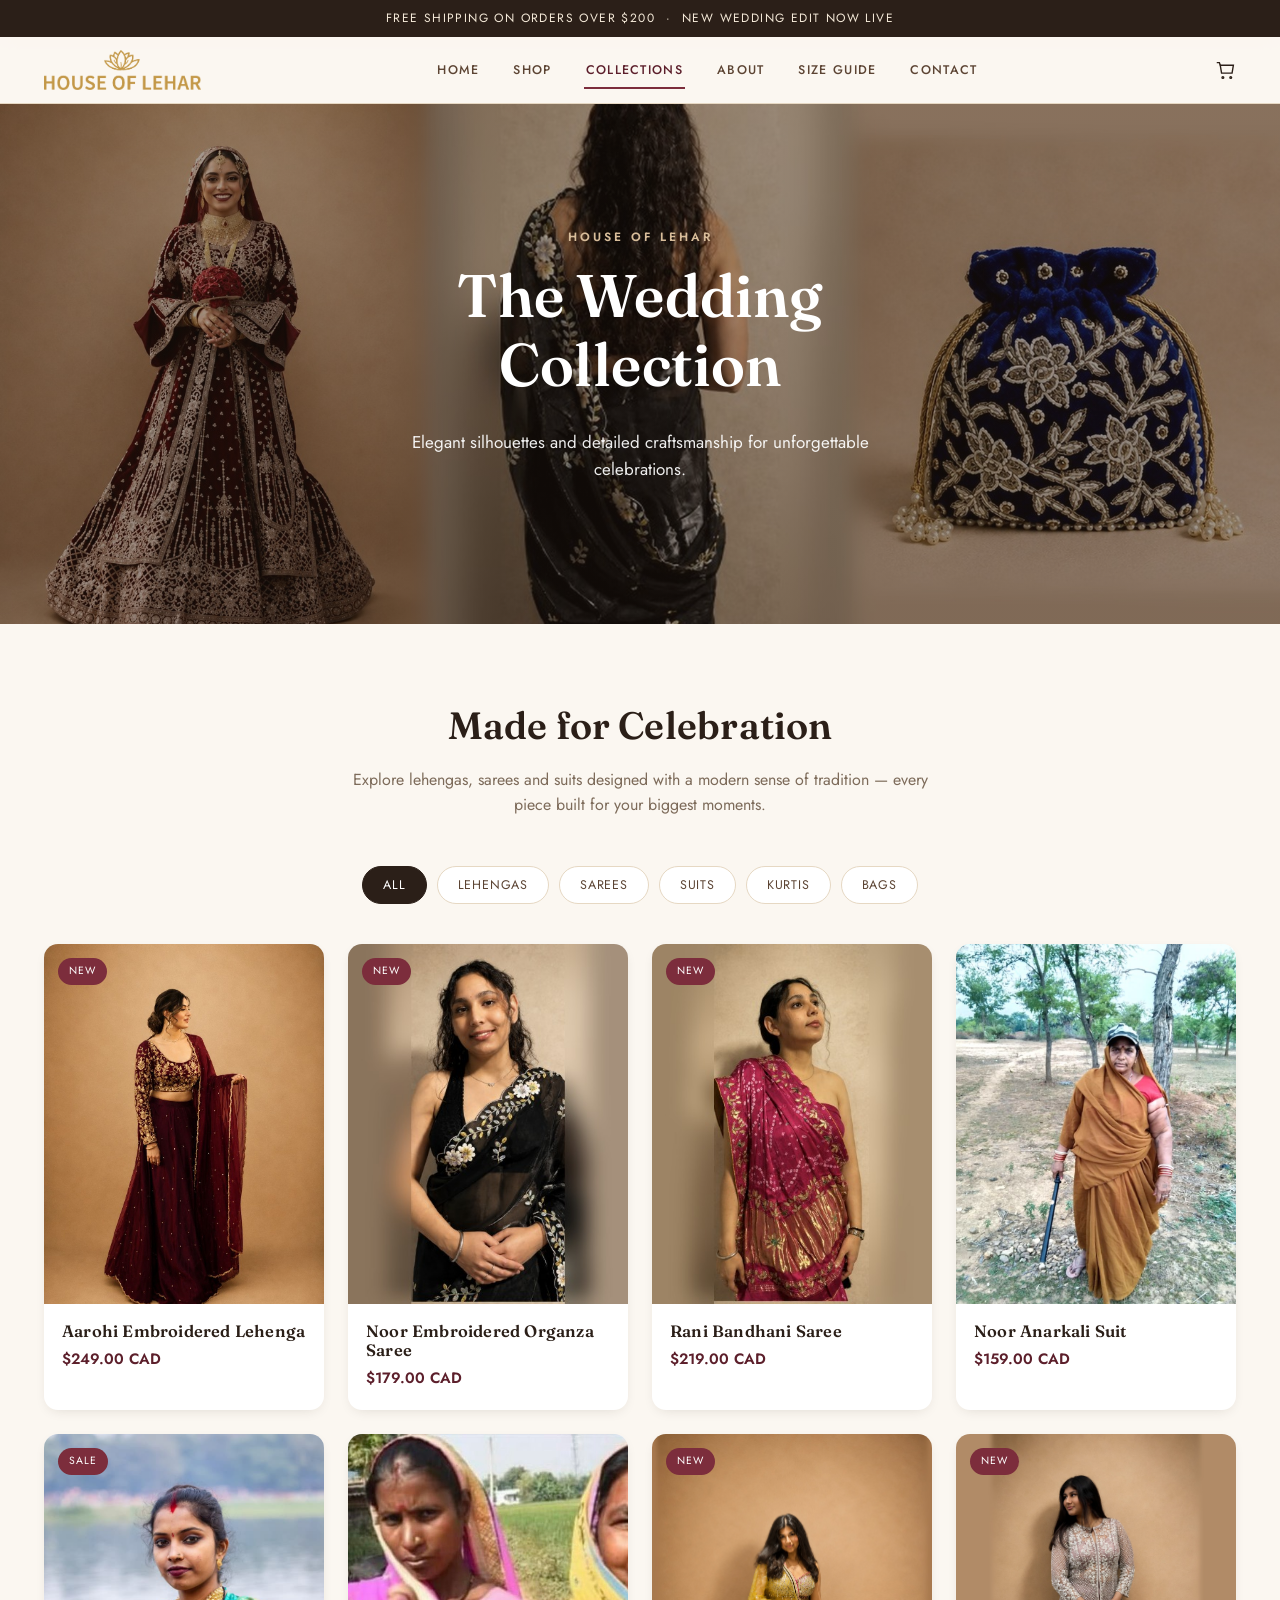
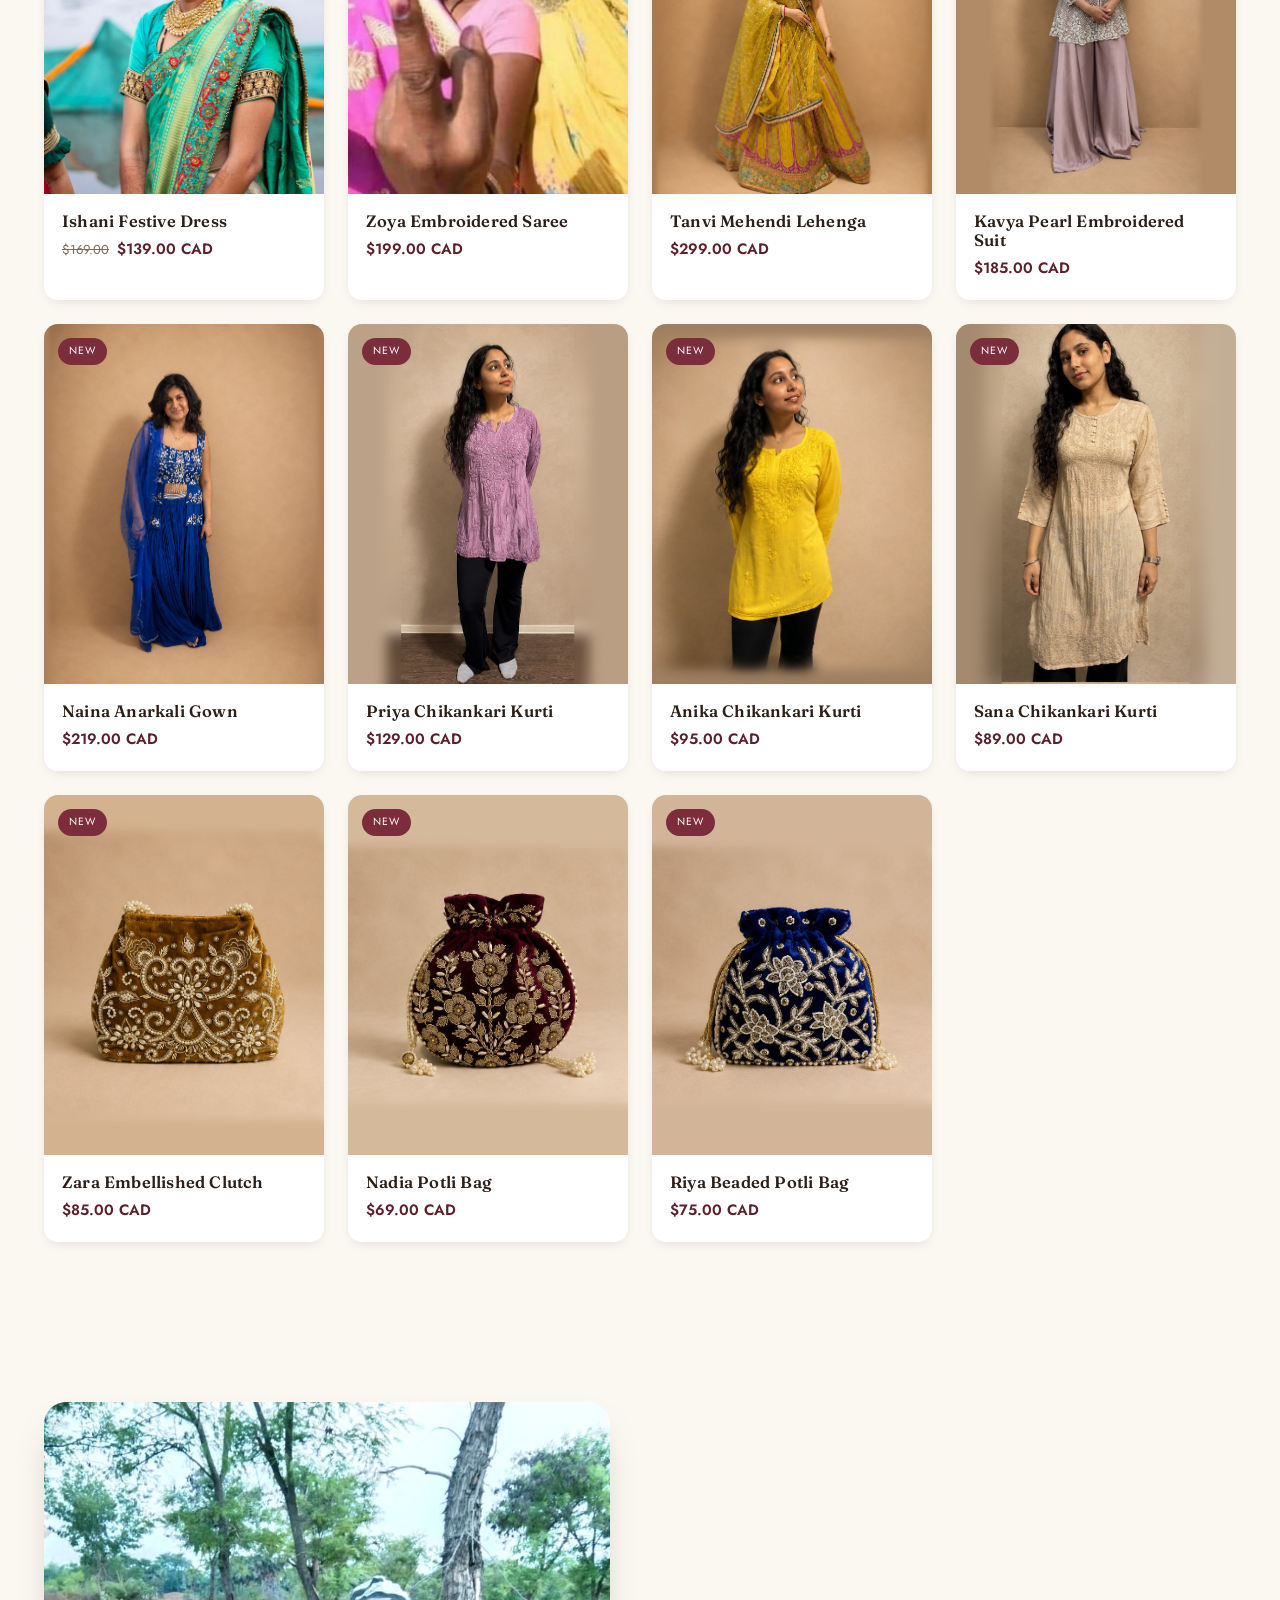
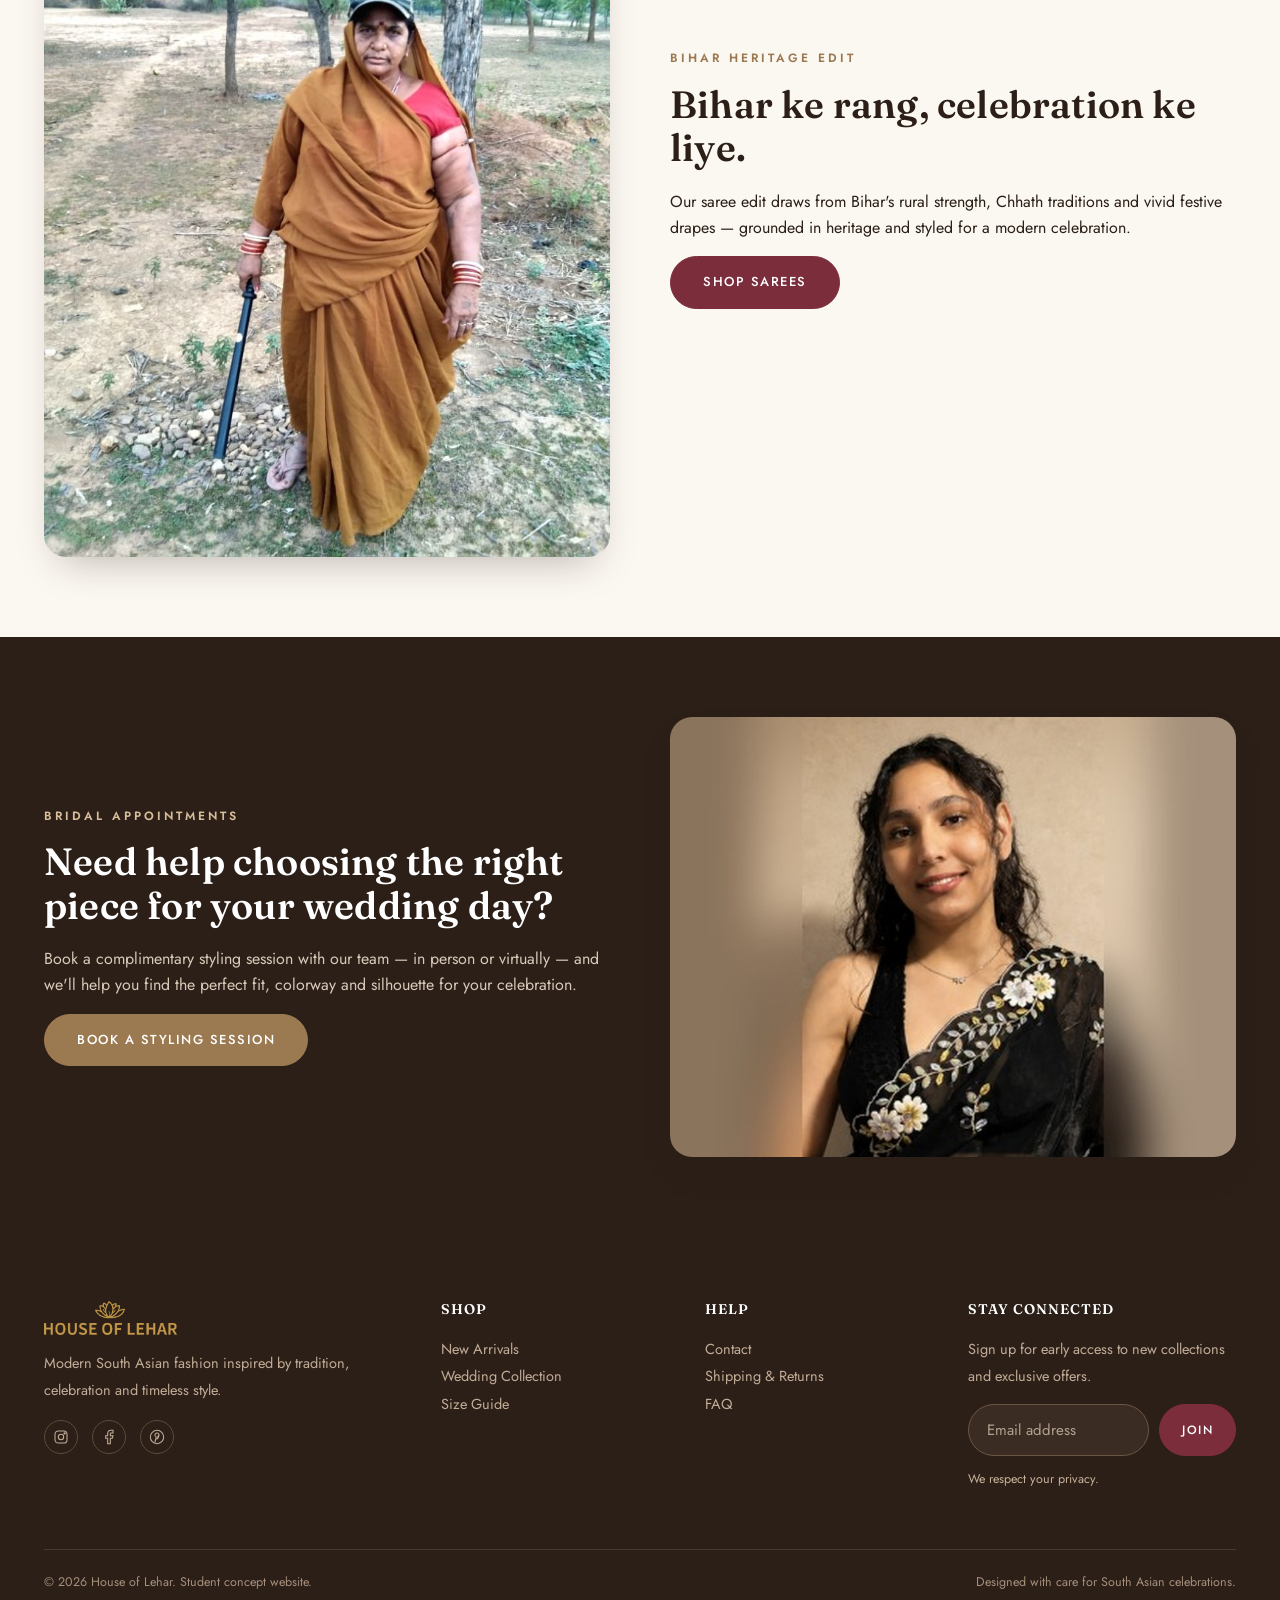
==== commit 5c3dca5d: "feat: add Bihar festival imagery to collection" ====
--- a/collection.html
+++ b/collection.html
@@ -62,11 +62,11 @@
 
 <section class="section reveal">
   <div class="container split">
-    <img src="images/bihar-babua.jpg" alt="Bihar Babua heritage portrait from Siwan, Bihar">
+    <img src="images/bihar-rural-women.jpg" alt="Rural women of Bihar protecting their forest">
     <div>
-      <div class="eyebrow">Bihar Babua Edit</div>
-      <h2>Bihar ke andaaz se, celebration ke liye.</h2>
-      <p>Our saree edit carries a little old-world Bihar spirit — rooted in the kurta, pagri and wedding-day warmth of Siwan, and styled for a modern celebration.</p>
+      <div class="eyebrow">Bihar Heritage Edit</div>
+      <h2>Bihar ke rang, celebration ke liye.</h2>
+      <p>Our saree edit draws from Bihar's rural strength, Chhath traditions and vivid festive drapes — grounded in heritage and styled for a modern celebration.</p>
       <a class="btn" href="shop.html#saree">Shop Sarees</a>
     </div>
   </div>
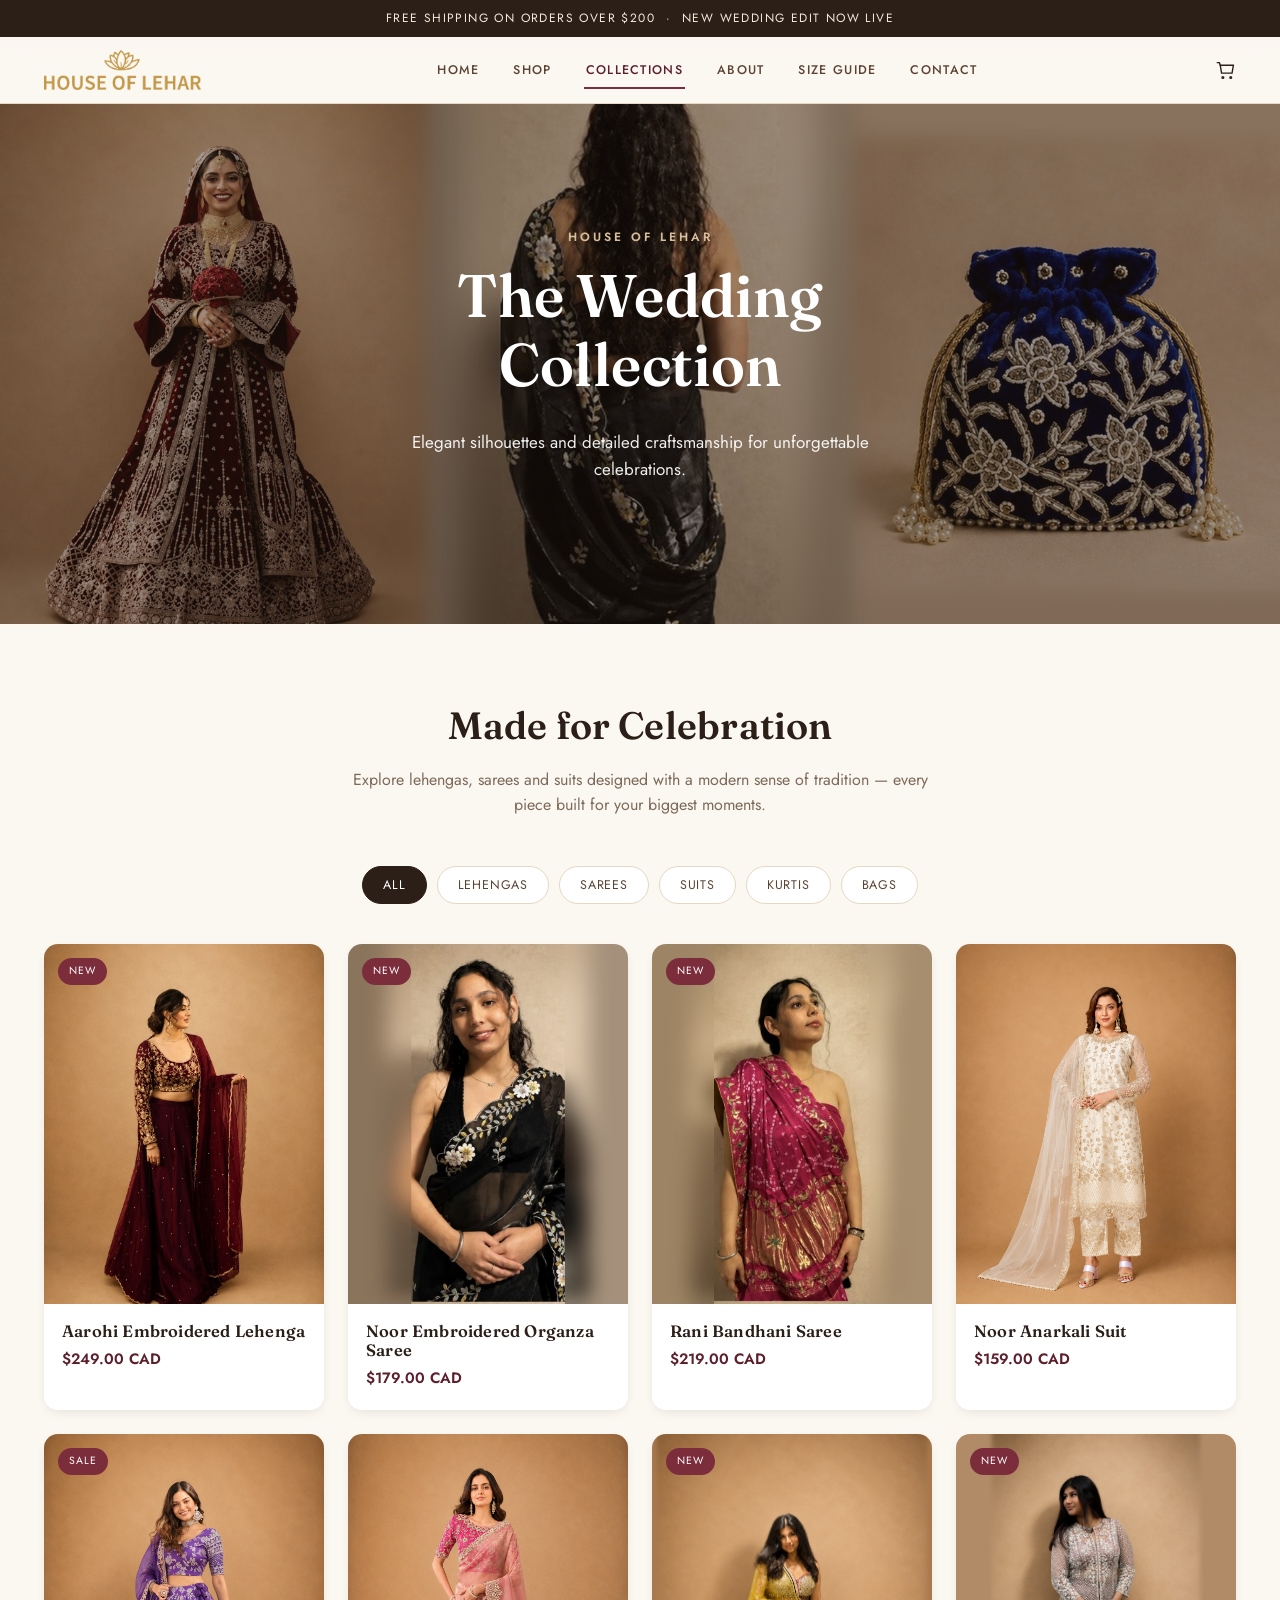
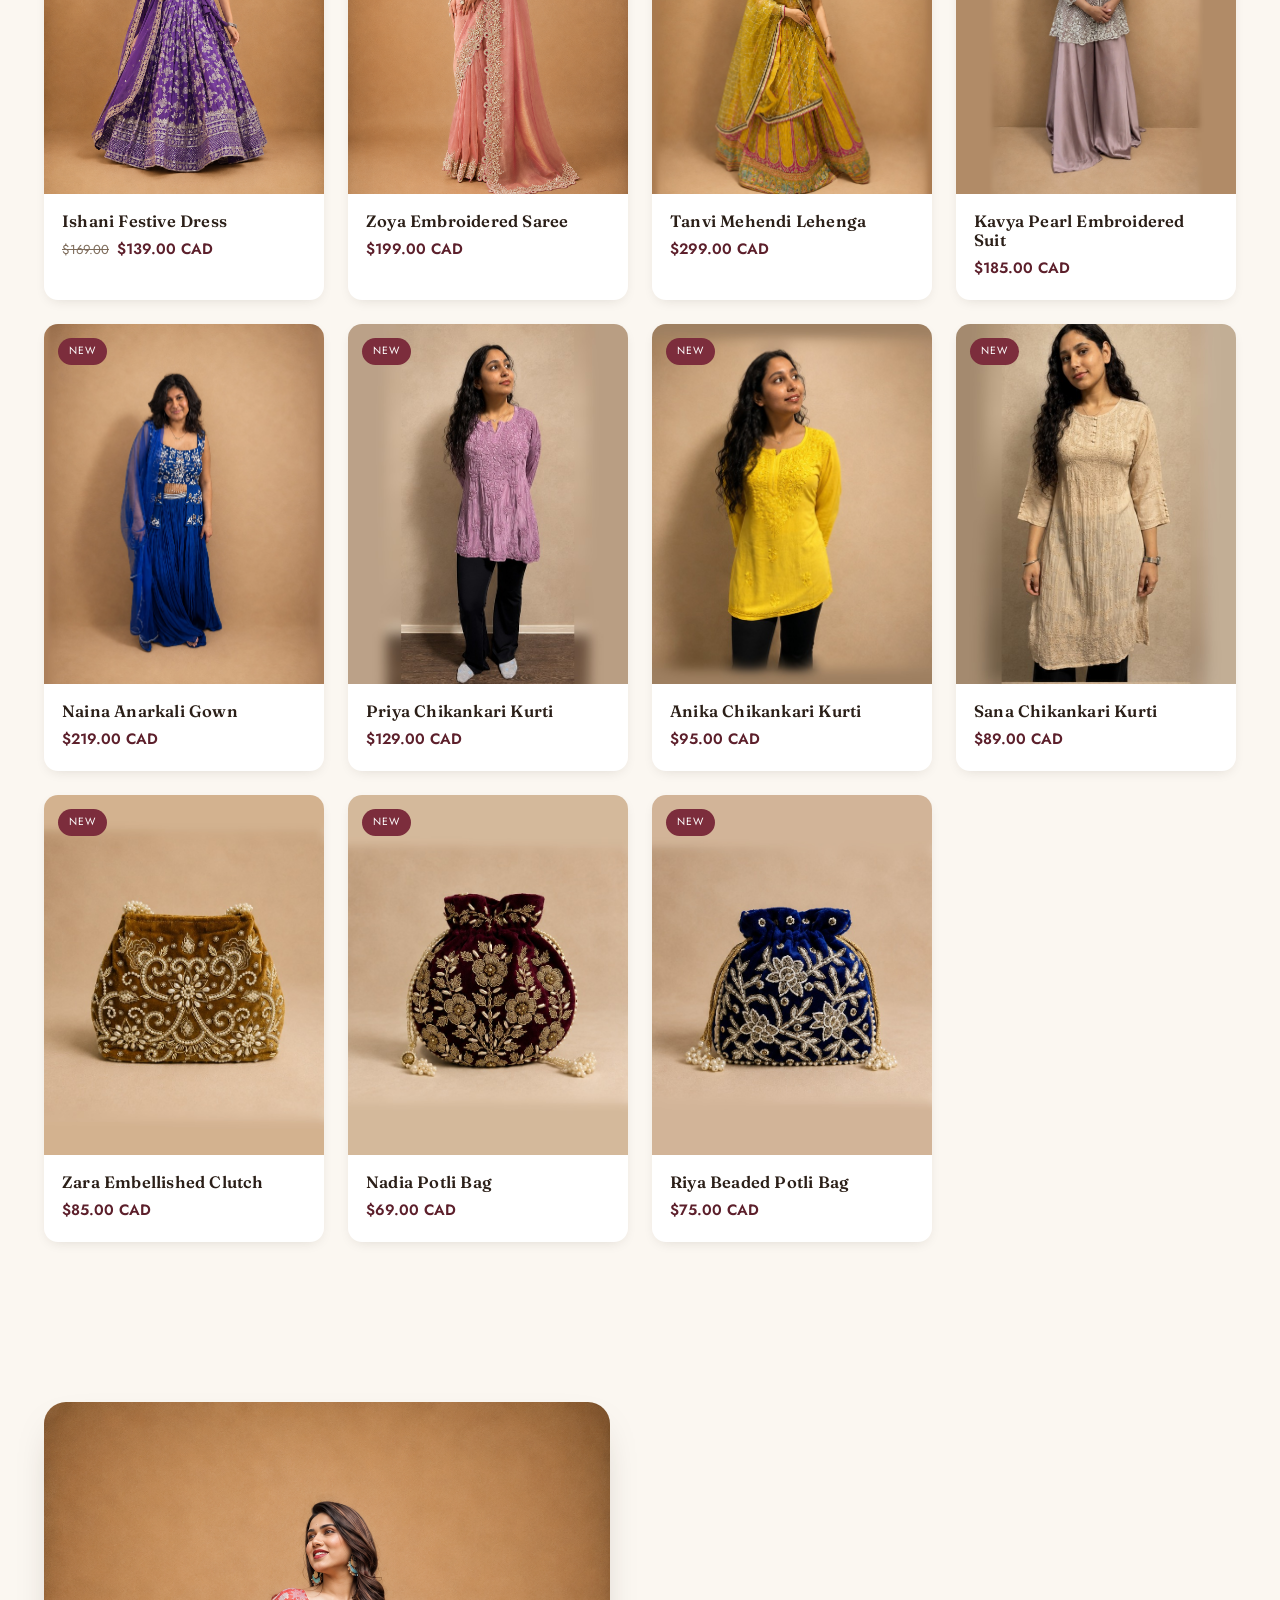
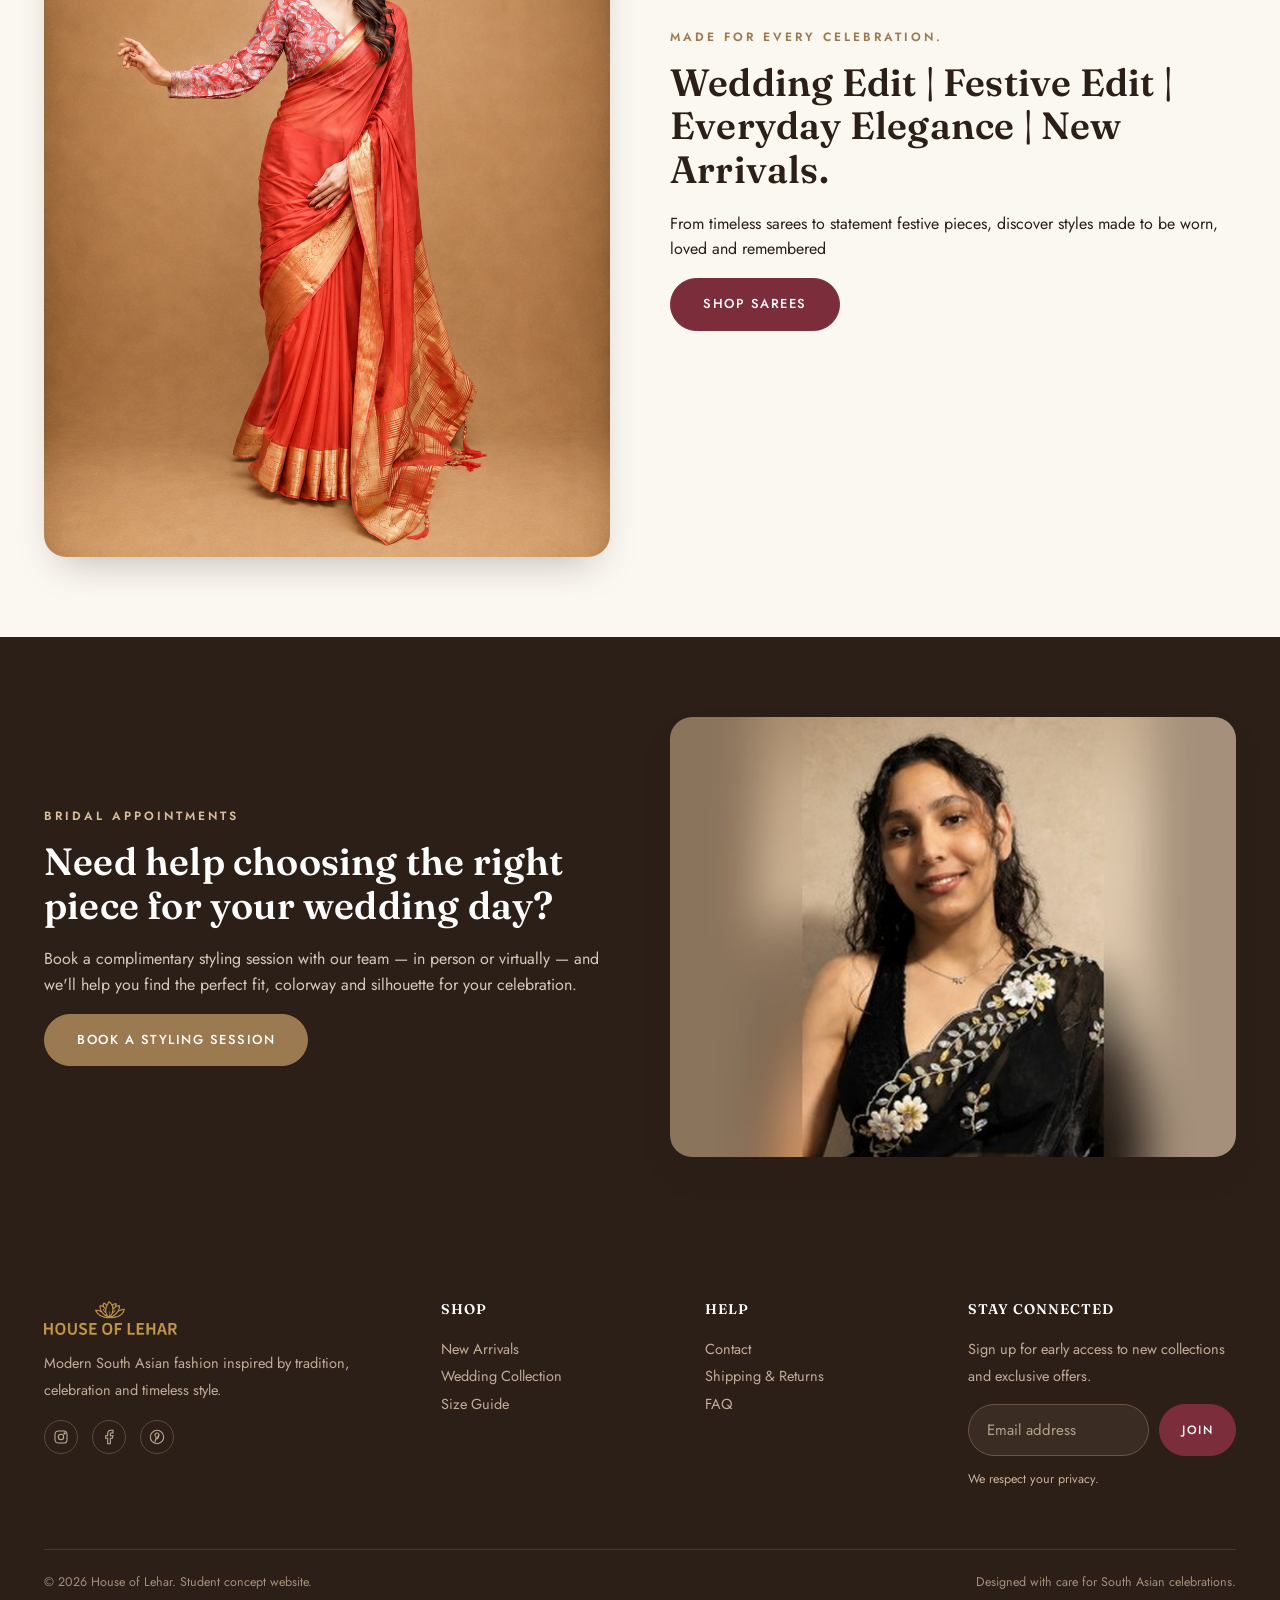
==== commit b378ce11: "Update image and text content in collection.html" ====
--- a/collection.html
+++ b/collection.html
@@ -62,11 +62,11 @@
 
 <section class="section reveal">
   <div class="container split">
-    <img src="images/bihar-rural-women.jpg" alt="Rural women of Bihar protecting their forest">
+    <img src="images/sarres.png" alt="Shop for sareers">
     <div>
-      <div class="eyebrow">Bihar Heritage Edit</div>
-      <h2>Bihar ke rang, celebration ke liye.</h2>
-      <p>Our saree edit draws from Bihar's rural strength, Chhath traditions and vivid festive drapes — grounded in heritage and styled for a modern celebration.</p>
+      <div class="eyebrow">Made for every celebration.</div>
+      <h2>Wedding Edit | Festive Edit | Everyday Elegance | New Arrivals.</h2>
+      <p>From timeless sarees to statement festive pieces, discover styles made to be worn, loved and remembered</p>
       <a class="btn" href="shop.html#saree">Shop Sarees</a>
     </div>
   </div>
